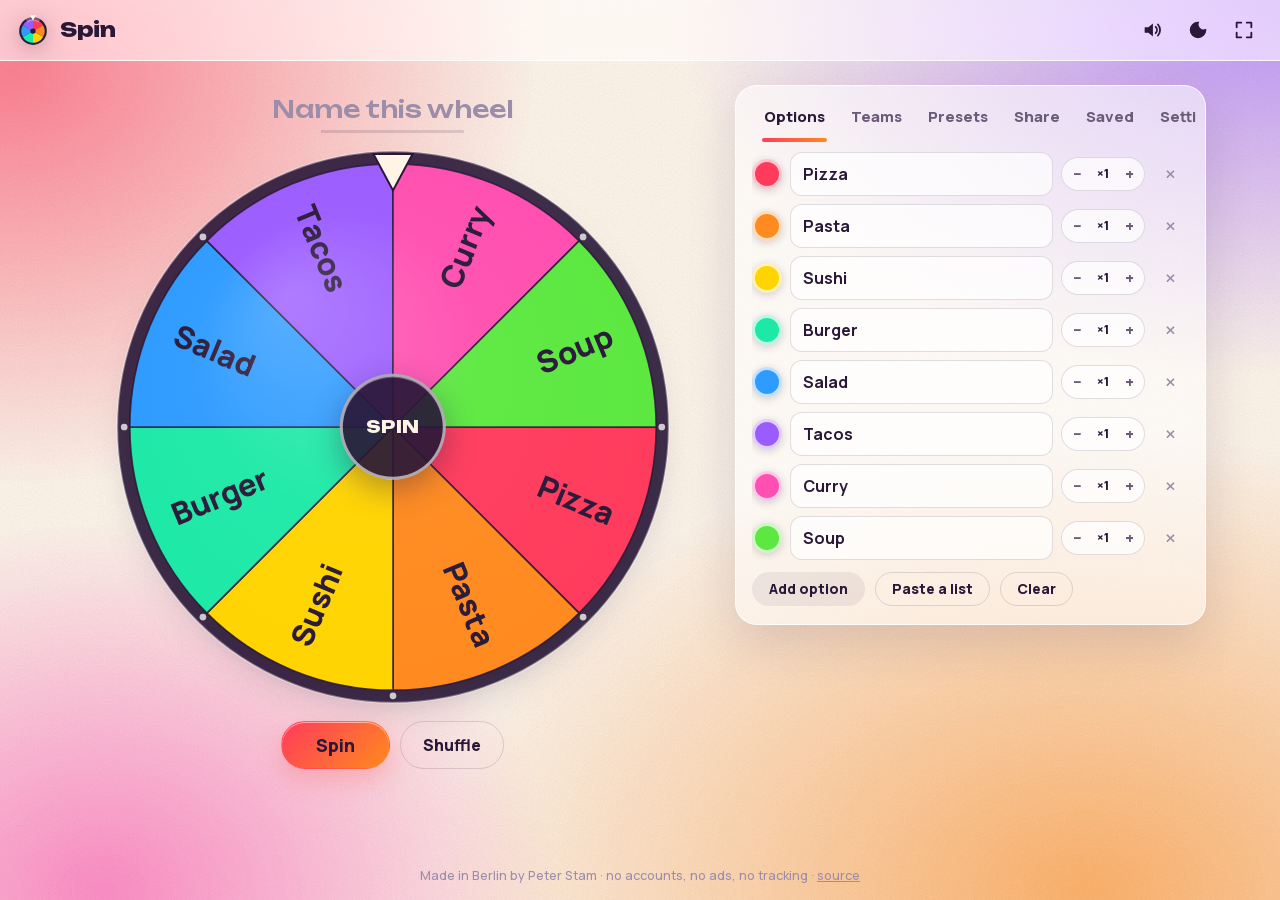
==== docs/index.html @ cb55458b "Glass hub: the old lens is back, drawn instead of filtered Peter liked the old little lens on the sp" ====
<!doctype html>
<html lang="en">
<head>
<meta charset="utf-8">
<meta name="viewport" content="width=device-width, initial-scale=1, viewport-fit=cover">
<title>Spin</title>
<meta name="description" content="A decision wheel you can fill with anything, spin, and share by link. No accounts, no ads.">
<meta name="theme-color" content="#1B0F24" media="(prefers-color-scheme: dark)">
<meta name="theme-color" content="#FFF6EC" media="(prefers-color-scheme: light)">
<meta property="og:title" content="Spin">
<meta property="og:description" content="A decision wheel you can fill with anything, spin, and share by link.">
<meta property="og:image" content="https://spin.peterstam.eu/og.png">
<meta property="og:url" content="https://spin.peterstam.eu/">
<meta name="apple-mobile-web-app-capable" content="yes">
<meta name="apple-mobile-web-app-status-bar-style" content="black-translucent">
<link rel="icon" href="icon.svg" type="image/svg+xml">
<link rel="apple-touch-icon" href="icon-180.png">
<link rel="manifest" href="manifest.webmanifest">
<link rel="stylesheet" href="style.css?v=c2c959b0">
<link rel="stylesheet" href="glass.css?v=5a46820d">
</head>
<body>
<div class="mesh" aria-hidden="true"></div>
<div class="grain" aria-hidden="true"></div>

<header class="bar frost">
  <a class="brand" href="./" aria-label="Spin, home">
    <svg class="brand-mark" viewBox="0 0 64 64" aria-hidden="true">
      <circle cx="32" cy="34" r="26" fill="#2A1838"/>
      <g transform="translate(32 34)">
        <path d="M0 0 L0 -22 A22 22 0 0 1 19 -11 Z" fill="#FF3B5C"/>
        <path d="M0 0 L19 -11 A22 22 0 0 1 19 11 Z" fill="#FF8A1F"/>
        <path d="M0 0 L19 11 A22 22 0 0 1 0 22 Z" fill="#FFD400"/>
        <path d="M0 0 L0 22 A22 22 0 0 1 -19 11 Z" fill="#1DE9A6"/>
        <path d="M0 0 L-19 11 A22 22 0 0 1 -19 -11 Z" fill="#2E9BFF"/>
        <path d="M0 0 L-19 -11 A22 22 0 0 1 0 -22 Z" fill="#9B5CFF"/>
        <circle r="5" fill="#2A1838"/>
        <path d="M-14 -22 A26 26 0 0 1 14 -22 L10 -16 A18 18 0 0 0 -10 -16 Z" fill="#fff" opacity=".28"/>
      </g>
      <path d="M26 4 L38 4 L32 14 Z" fill="#FFF4E6"/>
    </svg>
    <span class="brand-word">Spin</span>
  </a>
  <div class="bar-actions">
    <button class="icon-btn" id="muteBtn" aria-label="Mute sounds" aria-pressed="false" title="Sound">
      <svg viewBox="0 0 24 24" class="ico ico-on"><path d="M4 9v6h4l5 4V5L8 9H4z"/><path d="M16 8.5a5 5 0 0 1 0 7" class="stroke"/><path d="M18.5 6a9 9 0 0 1 0 12" class="stroke"/></svg>
      <svg viewBox="0 0 24 24" class="ico ico-off"><path d="M4 9v6h4l5 4V5L8 9H4z"/><path d="M16 9l5 6M21 9l-5 6" class="stroke"/></svg>
    </button>
    <button class="icon-btn" id="themeBtn" aria-label="Switch light and dark" title="Theme">
      <svg viewBox="0 0 24 24" class="ico"><path d="M12 3a9 9 0 1 0 9 9c0-.5 0-1-.1-1.4A5.5 5.5 0 0 1 13.4 3.1C13 3 12.5 3 12 3z"/></svg>
    </button>
    <button class="icon-btn" id="bigBtn" aria-label="Big mode" aria-pressed="false" title="Big mode">
      <svg viewBox="0 0 24 24" class="ico"><path d="M4 9V4h5M15 4h5v5M20 15v5h-5M9 20H4v-5" class="stroke"/></svg>
    </button>
  </div>
</header>

<main class="app">
  <section class="stage" aria-label="The wheel">
    <input class="title" id="titleInput" type="text" maxlength="48" placeholder="Name this wheel" aria-label="Wheel name" autocomplete="off" spellcheck="false">
    <div class="wheel-wrap" id="wheelWrap">
      <canvas id="wheel" aria-label="Decision wheel, drag to fling or press spin"></canvas>
      <button class="hub" id="spinHub" aria-label="Spin the wheel">Spin</button>
    </div>
    <div class="stage-row">
      <button class="btn btn-primary" id="spinBtn">Spin</button>
      <button class="btn btn-ghost" id="shuffleBtn" title="Shuffle the order">Shuffle</button>
    </div>
    <div class="history frost" id="history" hidden>
      <span class="history-label">Winners</span>
      <div class="history-chips" id="historyChips"></div>
      <button class="link-btn" id="historyClear">Clear</button>
    </div>
    <p class="hint" id="emptyHint">Add at least two options to spin.</p>
  </section>

  <section class="panel frost" aria-label="Wheel settings">
    <nav class="tabs" role="tablist" aria-label="Panel">
      <button role="tab" class="tab is-active" data-tab="options" aria-selected="true" id="tab-options">Options</button>
      <button role="tab" class="tab" data-tab="teams" aria-selected="false" id="tab-teams">Teams</button>
      <button role="tab" class="tab" data-tab="presets" aria-selected="false" id="tab-presets">Presets</button>
      <button role="tab" class="tab" data-tab="share" aria-selected="false" id="tab-share">Share</button>
      <button role="tab" class="tab" data-tab="saved" aria-selected="false" id="tab-saved">Saved</button>
      <button role="tab" class="tab" data-tab="settings" aria-selected="false" id="tab-settings">Settings</button>
    </nav>

    <div class="pane is-active" id="pane-options" role="tabpanel" aria-labelledby="tab-options">
      <ul class="items" id="items"></ul>
      <div class="row">
        <button class="btn btn-small" id="addBtn">Add option</button>
        <button class="btn btn-small btn-ghost" id="pasteToggle" aria-expanded="false">Paste a list</button>
        <button class="btn btn-small btn-ghost" id="clearBtn">Clear</button>
      </div>
      <div class="paste" id="pasteBox" hidden>
        <textarea id="pasteArea" rows="6" placeholder="One option per line&#10;Pizza&#10;Pasta&#10;Sushi" aria-label="Paste options, one per line"></textarea>
        <div class="row">
          <button class="btn btn-small" id="pasteApply">Use this list</button>
          <span class="muted">Weights: write <code>Pizza ×2</code> or <code>Pizza *2</code>.</span>
        </div>
      </div>
    </div>

    <div class="pane" id="pane-teams" role="tabpanel" aria-labelledby="tab-teams" hidden>
      <p class="muted top">Paste the names, choose how many teams, then spin: each spin drops the next name into the team the wheel lands on.</p>
      <textarea id="teamNames" rows="5" placeholder="One name per line&#10;Alex&#10;Sam&#10;Mia" aria-label="Names, one per line"></textarea>
      <div class="row between">
        <label class="count">Teams
          <span class="weight"><button type="button" id="teamsMinus" aria-label="Fewer teams">−</button><span id="teamsCount" class="plain">2</span><button type="button" id="teamsPlus" aria-label="More teams">+</button></span>
        </label>
        <span class="muted" id="teamsNext"></span>
      </div>
      <div class="seg" role="radiogroup" aria-label="How to place names">
        <button type="button" class="seg-btn is-on" id="modeOne" role="radio" aria-checked="true">One at a time<small>a spin per name</small></button>
        <button type="button" class="seg-btn" id="modeAll" role="radio" aria-checked="false">All at once<small>one spin places everyone</small></button>
      </div>
      <ul class="teamlist" id="teamList"></ul>
      <div class="row">
        <button class="btn btn-small btn-ghost" id="teamsShuffle">Shuffle names</button>
        <button class="btn btn-small btn-ghost" id="teamsReset">Start over</button>
      </div>
      <p class="muted small">Tap a name in a team to move it to the next team. Teams stay balanced: a full team leaves the wheel until the others catch up.</p>
    </div>

    <div class="pane" id="pane-presets" role="tabpanel" aria-labelledby="tab-presets" hidden>
      <div class="presets" id="presets"></div>
      <p class="muted">A preset replaces the current options. Your own wheel can be kept under Saved first.</p>
    </div>

    <div class="pane" id="pane-share" role="tabpanel" aria-labelledby="tab-share" hidden>
      <p class="muted">The whole wheel lives in this link. Nothing is stored anywhere else.</p>
      <div class="share-row">
        <input id="shareUrl" type="text" readonly aria-label="Share link">
        <button class="btn btn-small" id="copyBtn">Copy</button>
        <button class="btn btn-small btn-ghost" id="nativeShare" hidden>Share…</button>
      </div>
      <div class="qr-wrap">
        <canvas id="qr" width="232" height="232" aria-label="QR code of the share link"></canvas>
        <p class="muted">Scan with a phone to open the same wheel.</p>
        <button class="link-btn" id="qrDownload" hidden>Download the QR code</button>
      </div>
    </div>

    <div class="pane" id="pane-saved" role="tabpanel" aria-labelledby="tab-saved" hidden>
      <div class="row">
        <button class="btn btn-small" id="saveBtn">Save this wheel</button>
        <span class="muted">Saved on this device only. Use a link to move it.</span>
      </div>
      <ul class="saved" id="savedList"></ul>
      <p class="muted" id="savedEmpty">Nothing saved yet.</p>
    </div>

    <div class="pane" id="pane-settings" role="tabpanel" aria-labelledby="tab-settings" hidden>
      <label class="setting">
        <span>Sounds</span>
        <select id="soundSel" aria-label="Sound set">
          <option value="classic">Classic ticks and fanfare</option>
          <option value="drums">Drum roll and crash</option>
          <option value="chime">Soft chimes</option>
        </select>
      </label>
      <label class="setting switch">
        <span>Remove the winner after each spin<small>Good for picking turns</small></span>
        <input type="checkbox" id="removeSel">
      </label>
      <label class="setting switch">
        <span>Hide the labels until it stops<small>For surprises</small></span>
        <input type="checkbox" id="hiddenSel">
      </label>
      <label class="setting">
        <span>Look<small>Liquid glass is experimental</small></span>
        <select id="lookSel" aria-label="Look">
          <option value="classic">Classic</option>
          <option value="glass">Liquid glass (experimental)</option>
        </select>
      </label>
      <label class="setting">
        <span>Theme</span>
        <select id="themeSel" aria-label="Theme">
          <option value="system">Follow the system</option>
          <option value="light">Light</option>
          <option value="dark">Dark</option>
        </select>
      </label>
      <div class="row">
        <button class="btn btn-small btn-ghost" id="resetBtn">Start a fresh wheel</button>
      </div>
      <p class="muted small">Spin is made in Berlin by Peter Stam. No accounts, no ads, no tracking. Fonts: Unbounded and Manrope (OFL). QR code library by Kazuhiko Arase (MIT).</p>
    </div>
  </section>
</main>
<footer class="foot">Made in Berlin by Peter Stam · no accounts, no ads, no tracking · <a href="https://github.com/PstamBerlin/spin">source</a></footer>

<div class="overlay" id="overlay" hidden>
  <canvas id="confetti" aria-hidden="true"></canvas>
  <div class="winner frost" role="dialog" aria-modal="true" aria-labelledby="winnerLabel">
    <p class="winner-kicker">The wheel says</p>
    <h2 class="winner-text" id="winnerText">—</h2>
    <p class="winner-sub" id="winnerSub" aria-live="polite"></p>
    <div class="row center">
      <button class="btn btn-primary" id="againBtn">Spin again</button>
      <button class="btn btn-ghost" id="removeAgainBtn">Remove and spin again</button>
    </div>
    <button class="link-btn" id="closeBtn">Close</button>
  </div>
</div>

<div class="toast" id="toast" role="status" aria-live="polite" hidden></div>

<script src="qrcode.js?v=4c79be16"></script>
<script src="app.js?v=43557011"></script>
</body>
</html>
---- docs/style.css ----
@font-face{font-family:"Manrope";font-weight:500;font-display:swap;src:url("fonts/Manrope-500.woff2") format("woff2")}
@font-face{font-family:"Manrope";font-weight:700;font-display:swap;src:url("fonts/Manrope-700.woff2") format("woff2")}
@font-face{font-family:"Manrope";font-weight:800;font-display:swap;src:url("fonts/Manrope-800.woff2") format("woff2")}
@font-face{font-family:"Unbounded";font-weight:500;font-display:swap;src:url("fonts/Unbounded-500.woff2") format("woff2")}
@font-face{font-family:"Unbounded";font-weight:800;font-display:swap;src:url("fonts/Unbounded-800.woff2") format("woff2")}

:root{
  --coral:#FF3B5C; --mango:#FF8A1F; --lemon:#FFD400; --mint:#1DE9A6; --sky:#2E9BFF; --lilac:#9B5CFF; --pink:#FF4FB0; --leaf:#5CE840;
  --plum:#2A1838; --plum-deep:#1B0F24; --cream:#FFF6EC;
  --bg:#FFF6EC; --ink:#2A1838; --ink-dim:#6B5A78; --ink-faint:#9C8DA8;
  --frost:rgba(255,255,255,.55); --frost-strong:rgba(255,255,255,.75); --frost-line:rgba(255,255,255,.8); --frost-shadow:0 18px 50px rgba(42,24,56,.14);
  --field:rgba(255,255,255,.7); --field-line:rgba(42,24,56,.14);
  --primary:#FF3B5C; --primary-ink:#2A1838;
  --chip:rgba(42,24,56,.07);
  --mesh-a:#FF3B5C; --mesh-b:#FF8A1F; --mesh-c:#9B5CFF; --mesh-d:#FF4FB0;
  --mesh-opacity:.62;
  --radius:22px; --radius-s:14px;
  --grain:.07;
  /* Motion: liquid. Things stretch on the way, overshoot a little and settle (real spring curves),
     lines grow and shrink, and what you press squashes like jelly.
     --moving is 1 while things may travel or scale and 0 when only fades are left. */
  --ease:cubic-bezier(.22,.61,.36,1); --ease-out:cubic-bezier(.22,1,.36,1); --ease-spring:cubic-bezier(.34,1.56,.64,1);
  --spring:var(--ease-spring); --spring-soft:var(--ease-out); --t-spring:420ms;
  --dur-1:120ms; --dur-2:200ms; --dur-3:320ms; --dur-4:460ms; --moving:1;
}
@supports (transition-timing-function: linear(0, 1)){
  :root{
    --spring:linear(0,0.082,0.27,0.495,0.708,0.883,1.007,1.082,1.115,1.118,1.102,1.077,1.05,1.026,1.007,0.995,0.988,0.986,0.986,0.989,0.992,0.995,0.998,1,1.001,1.002,1.002,1.002,1);
    --spring-soft:linear(0,0.045,0.151,0.285,0.427,0.56,0.678,0.776,0.855,0.915,0.958,0.988,1.008,1.019,1.024,1.025,1.024,1.021,1.018,1.014,1.011,1.008,1.005,1.003,1.002,1.001,1,1,1);
    --t-spring:540ms;
  }
}
@media (prefers-reduced-motion: reduce){:root{--moving:0}}
:root[data-theme="dark"]{
  --bg:#1B0F24; --ink:#FFF4E6; --ink-dim:#CBB9D6; --ink-faint:#8E7B9C;
  --frost:rgba(42,24,56,.55); --frost-strong:rgba(42,24,56,.78); --frost-line:rgba(255,255,255,.14); --frost-shadow:0 18px 60px rgba(0,0,0,.45);
  --field:rgba(255,255,255,.07); --field-line:rgba(255,255,255,.16);
  --chip:rgba(255,255,255,.1);
  --mesh-opacity:.75;
  --grain:.12;
}
@media (prefers-color-scheme: dark){
  :root:not([data-theme="light"]){
    --bg:#1B0F24; --ink:#FFF4E6; --ink-dim:#CBB9D6; --ink-faint:#8E7B9C;
    --frost:rgba(42,24,56,.55); --frost-strong:rgba(42,24,56,.78); --frost-line:rgba(255,255,255,.14); --frost-shadow:0 18px 60px rgba(0,0,0,.45);
    --field:rgba(255,255,255,.07); --field-line:rgba(255,255,255,.16);
    --chip:rgba(255,255,255,.1);
    --mesh-opacity:.75;
    --grain:.12;
  }
}

*{box-sizing:border-box}
html,body{height:100%}
body{
  margin:0; background:var(--bg); color:var(--ink);
  transition:background var(--dur-3) var(--ease),color var(--dur-3) var(--ease);
  font-family:"Manrope",system-ui,-apple-system,"Segoe UI",sans-serif; font-weight:500; font-size:16px; line-height:1.5;
  -webkit-font-smoothing:antialiased; overflow-x:hidden;
  min-height:100dvh; display:flex; flex-direction:column;
}
button,input,select,textarea{font:inherit;color:inherit}
button{cursor:pointer;touch-action:manipulation;-webkit-tap-highlight-color:transparent}
code{font-family:ui-monospace,SFMono-Regular,Menlo,monospace;font-size:.9em;background:var(--chip);padding:1px 6px;border-radius:6px}
:focus-visible{outline:3px solid var(--sky);outline-offset:2px;border-radius:8px}

/* ---- background ---- */
/* The background is still, and soft by itself: four wide gradients that fade out, no blur filter and no
   drifting. It used to drift a little under a 40px blur, which looks almost the same and made the graphics
   chip blur the whole window again on every frame, for ever, and again for every frosted pane on top of it. */
.mesh{
  position:fixed; inset:0; z-index:-2; pointer-events:none; opacity:var(--mesh-opacity);
  background:
    radial-gradient(56% 63% at 1% 8%, var(--mesh-a) 0%, transparent 73%),
    radial-gradient(63% 56% at 99% 1%, var(--mesh-c) 0%, transparent 73%),
    radial-gradient(70% 70% at 85% 99%, var(--mesh-b) 0%, transparent 73%),
    radial-gradient(49% 56% at 8% 99%, var(--mesh-d) 0%, transparent 73%);   /* the same places and sizes the drifting one had */
}
.grain{
  position:fixed; inset:0; z-index:-1; pointer-events:none; opacity:var(--grain);   /* (plain, not blended: a blend over the whole window has to be redone for every frame of a spin) */
  background-image:url("data:image/svg+xml,%3Csvg xmlns='http://www.w3.org/2000/svg' width='160' height='160'%3E%3Cfilter id='n'%3E%3CfeTurbulence type='fractalNoise' baseFrequency='.9' numOctaves='2' stitchTiles='stitch'/%3E%3CfeColorMatrix values='0 0 0 0 0 0 0 0 0 0 0 0 0 0 0 0 0 0 .9 0'/%3E%3C/filter%3E%3Crect width='100%25' height='100%25' filter='url(%23n)'/%3E%3C/svg%3E");
}

/* ---- frost ---- */
.frost{
  background:var(--frost);
  border:1px solid var(--frost-line);
  box-shadow:var(--frost-shadow);
}
/* Only the panes that things pass under are really frosted: the bar (the page scrolls under it) and the
   winner card (the wheel is under it). The panel and the winners strip only ever have the still background
   behind them, where a blur shows nothing and still has to be redone whenever something moves inside them. */
.bar.frost,.winner.frost{-webkit-backdrop-filter:blur(22px) saturate(1.4); backdrop-filter:blur(22px) saturate(1.4)}

/* ---- top bar ---- */
.bar{
  position:sticky; top:0; z-index:20;
  display:flex; align-items:center; justify-content:space-between; gap:12px;
  padding:10px 16px; padding-top:calc(10px + env(safe-area-inset-top));
  border-width:0 0 1px 0; border-radius:0; box-shadow:none;
}
.brand{display:flex;align-items:center;gap:10px;text-decoration:none;color:inherit}
.brand-mark{width:34px;height:34px;display:block;filter:drop-shadow(0 4px 10px rgba(42,24,56,.25))}
.brand-word{font-family:"Unbounded",sans-serif;font-weight:800;font-size:20px;letter-spacing:-.02em}
.bar-actions{display:flex;gap:6px}
.icon-btn{
  width:40px;height:40px;border-radius:12px;border:1px solid transparent;background:transparent;display:grid;place-items:center;color:var(--ink);
}
.icon-btn{transform:translate(var(--mx,0px),var(--my,0px));transition:background var(--dur-1) var(--ease),transform var(--t-spring) var(--spring)}
.icon-btn.pulling{transition:background var(--dur-1) var(--ease),transform 90ms var(--ease-out)}
.icon-btn:hover{background:var(--chip)}
.icon-btn:active{transform:translate(var(--mx,0px),var(--my,0px)) scale(calc(1 + .06 * var(--moving)),calc(1 - .08 * var(--moving)));transition-duration:70ms}
.icon-btn.popped .ico{animation:ico-pop var(--t-spring) var(--spring)}
@keyframes ico-pop{from{transform:scale(calc(1 - .3 * var(--moving)),calc(1 - .15 * var(--moving))) rotate(calc(-12deg * var(--moving)))}}
.icon-btn[aria-pressed="true"]{background:var(--chip);border-color:var(--frost-line)}
.ico{width:22px;height:22px;fill:currentColor}
.ico .stroke{fill:none;stroke:currentColor;stroke-width:2;stroke-linecap:round;stroke-linejoin:round}
#muteBtn .ico-off{display:none}
#muteBtn[aria-pressed="true"] .ico-on{display:none}
#muteBtn[aria-pressed="true"] .ico-off{display:block}

/* ---- layout ---- */
.app{
  flex:1; width:100%; max-width:1180px; margin:0 auto; padding:16px; padding-bottom:calc(24px + env(safe-area-inset-bottom));
  display:grid; gap:16px; grid-template-columns:1fr;
}
@media (min-width: 900px){
  .app{grid-template-columns:minmax(0,1.15fr) minmax(340px,.85fr); align-items:start; padding:24px; gap:24px}
  .panel{position:sticky; top:84px}
}

/* ---- entrance: the stage, then the panel, rise in once ---- */
@keyframes rise-in{from{opacity:0;transform:translateY(calc(14px * var(--moving)))}}
/* appearing: the page assembles itself, piece after piece */
.bar{animation:bar-in var(--dur-4) var(--ease-out) backwards}
@keyframes bar-in{from{opacity:0;transform:translateY(calc(-16px * var(--moving)))}}
.brand-mark{animation:mark-in 900ms var(--spring-soft) 120ms backwards}
@keyframes mark-in{from{opacity:0;transform:rotate(calc(-270deg * var(--moving))) scale(calc(1 - .5 * var(--moving)))}}
.brand-word{animation:rise-in var(--dur-4) var(--ease-out) 220ms backwards}
.bar-actions .icon-btn{animation:blob-in var(--t-spring) var(--spring) 280ms backwards}
.bar-actions .icon-btn:nth-child(2){animation-delay:340ms}
.bar-actions .icon-btn:nth-child(3){animation-delay:400ms}
.stage-row .btn{animation:blob-in var(--t-spring) var(--spring) 420ms backwards}
.stage-row .btn + .btn{animation-delay:490ms}
.panel{animation:rise-in var(--t-spring) var(--spring-soft) 180ms backwards}
.history{animation:drip-in var(--t-spring) var(--spring-soft) backwards;transform-origin:50% 0}
.foot{animation:fade var(--dur-4) var(--ease) 800ms backwards}
body:not(.ready) .hub{animation:hub-in var(--t-spring) var(--spring) 460ms backwards}
@keyframes hub-in{from{opacity:0;transform:translate(-50%,-50%) scale(calc(1 - .6 * var(--moving)))}}
/* rows, cards and names that show up later pop in as blobs, one after the other */
.item.appear,.team.appear{animation:blob-in var(--t-spring) var(--spring) backwards;transform-origin:0 50%}
.pane.is-active .preset{animation:blob-in var(--t-spring) var(--spring) calc(60ms + var(--i,0) * 35ms) backwards}
.pane.is-active .saved li{animation:blob-in var(--t-spring) var(--spring) calc(40ms + var(--i,0) * 40ms) backwards;transform-origin:0 50%}
/* the QR code develops like a photo */
.pane.is-active #qr{animation:develop 700ms var(--ease-out) 140ms backwards}
@keyframes develop{from{opacity:0;filter:blur(8px);transform:scale(calc(1 - .1 * var(--moving)))}}
body.big .wheel-wrap{animation:big-in var(--t-spring) var(--spring-soft)}
@keyframes big-in{from{opacity:.4;transform:scale(calc(1 - .18 * var(--moving)))}}

/* ---- stage ---- */
.stage{display:flex;flex-direction:column;align-items:center;gap:14px;min-width:0}
.title{
  width:min(100%,420px); text-align:center; border:0;
  background:linear-gradient(90deg,var(--coral),var(--mango)) center bottom/0% 3px no-repeat, linear-gradient(var(--field-line),var(--field-line)) center bottom/34% 3px no-repeat;
  transition:background-size var(--t-spring) var(--spring); animation:line-grow var(--dur-4) var(--ease-out) 460ms backwards, rise-in var(--dur-4) var(--ease-out) 140ms backwards;
  font-family:"Unbounded",sans-serif; font-weight:500; font-size:clamp(18px,3vw,24px); padding:6px 10px; color:var(--ink); border-radius:0;
}
.title::placeholder{color:var(--ink-faint)}
.title:hover{background-size:0% 3px, 60% 3px}
.title:focus{background-size:100% 3px, 100% 3px;outline:none}
@keyframes line-grow{from{background-size:0% 3px, 0% 3px}}
.wheel-wrap{position:relative; width:min(100%, 560px, calc(100dvh - 300px)); min-width:240px; aspect-ratio:1; touch-action:none; user-select:none}
/* the wheel's soft shadow: one static layer, never redrawn */
.wheel-wrap::before{content:"";position:absolute;inset:5%;border-radius:50%;box-shadow:0 16px 44px rgba(42,24,56,.34);pointer-events:none;animation:fade var(--dur-4) var(--ease) 300ms backwards}
#wheel{position:relative;width:100%;height:100%;display:block;cursor:grab;border-radius:50%}
#wheel.is-dragging{cursor:grabbing}
.hub{
  position:absolute; left:50%; top:50%; transform:translate(-50%,-50%);
  width:19%; aspect-ratio:1; border-radius:50%; border:3px solid rgba(255,255,255,.6);
  background:rgba(42,24,56,.92); color:#FFF4E6; font-family:"Unbounded",sans-serif; font-weight:800; font-size:clamp(12px,2.6vw,17px);
  box-shadow:0 10px 30px rgba(42,24,56,.35), inset 0 1px 0 rgba(255,255,255,.25); letter-spacing:.02em; text-transform:uppercase;
  transform:translate(calc(-50% + var(--mx,0px)),calc(-50% + var(--my,0px)));
  transition:transform var(--t-spring) var(--spring);
}
.hub.pulling{transition:transform 90ms var(--ease-out)}
.hub:hover{transform:translate(calc(-50% + var(--mx,0px)),calc(-50% + var(--my,0px))) scale(calc(1 + .04 * var(--moving)))}
.hub:active{transform:translate(calc(-50% + var(--mx,0px)),calc(-50% + var(--my,0px))) scale(calc(1 + .05 * var(--moving)),calc(1 - .06 * var(--moving)));transition-duration:70ms}
.hub:disabled{opacity:.75;cursor:not-allowed}
.hub::after{content:"";position:absolute;inset:-4px;border-radius:50%;box-shadow:0 0 28px 6px rgba(255,59,92,.6);opacity:0;pointer-events:none;transition:opacity var(--dur-3) var(--ease)}
.hub[aria-busy="true"]::after{animation:hubglow 900ms ease-in-out infinite alternate}
@keyframes hubglow{from{opacity:.15}to{opacity:.85}}
@media (prefers-reduced-motion: reduce){.hub[aria-busy="true"]::after{animation:none;opacity:.5}}
.stage-row{display:flex;gap:10px;flex-wrap:wrap;justify-content:center}
.hint{margin:0;color:var(--ink-dim);animation:rise-in var(--dur-4) var(--ease-out) backwards}
.hint[hidden]{display:none}

.history[hidden]{display:none}
.history{
  display:flex; align-items:center; gap:10px; flex-wrap:wrap; padding:10px 14px; border-radius:var(--radius-s); width:100%; max-width:560px;
}
.history-label{font-size:13px;color:var(--ink-dim);font-weight:700;text-transform:uppercase;letter-spacing:.08em}
.history-chips{display:flex;gap:6px;flex-wrap:wrap;flex:1;min-width:0}
.chip{
  display:inline-flex;align-items:center;gap:6px;padding:4px 10px;border-radius:999px;font-size:14px;font-weight:700;color:var(--plum);
  background:var(--chip-color,var(--lemon)); max-width:160px; white-space:nowrap; overflow:hidden; text-overflow:ellipsis;
}
.chip:first-child{box-shadow:0 0 0 2px var(--bg),0 0 0 4px var(--chip-color,var(--lemon))}
.chip.fresh{animation:blob-in var(--t-spring) var(--spring)}

/* ---- buttons ---- */
.btn{
  border:1px solid transparent; border-radius:999px; padding:12px 22px; font-weight:800; font-size:16px; line-height:1;
  background:var(--chip); color:var(--ink); transform:translate(var(--mx,0px),var(--my,0px));
  transition:transform var(--t-spring) var(--spring), box-shadow var(--dur-2) var(--ease), background var(--dur-1) var(--ease);
}
.btn.pulling{transition:transform 90ms var(--ease-out), box-shadow var(--dur-2) var(--ease), background var(--dur-1) var(--ease)}
.btn:hover{transform:translate(var(--mx,0px),calc(var(--my,0px) - 2px * var(--moving)))}
/* jelly: wider and flatter while pressed, springs back on release */
.btn:active{transform:translate(var(--mx,0px),var(--my,0px)) scale(calc(1 + .035 * var(--moving)),calc(1 - .06 * var(--moving)));transition-duration:70ms}
.btn:disabled{opacity:.5;cursor:not-allowed;transform:none}
.btn-primary{
  background:linear-gradient(135deg,var(--coral),var(--mango)); color:var(--plum); padding:14px 34px; font-size:18px;
  box-shadow:0 10px 24px rgba(255,107,107,.35), inset 0 1px 0 rgba(255,255,255,.5);
}
.btn-primary:hover{box-shadow:0 14px 30px rgba(255,107,107,.45), inset 0 1px 0 rgba(255,255,255,.5)}
.btn-ghost{background:transparent;border-color:var(--field-line)}
.btn-ghost:hover{background:var(--chip)}
.btn-small{padding:9px 16px;font-size:14px}
.link-btn{background:none;border:0;color:var(--ink-dim);text-decoration:underline;text-underline-offset:3px;padding:4px 6px;font-size:14px}
.link-btn:hover{color:var(--ink)}

/* ---- panel ---- */
.panel{border-radius:var(--radius);padding:8px 16px 18px;min-width:0}
.tabs{display:flex;gap:2px;overflow-x:auto;scrollbar-width:none;margin:0 -8px 10px;padding:0 8px;position:relative}
.tabs::-webkit-scrollbar{display:none}
.tab{
  background:none;border:0;padding:12px 12px 10px;font-weight:800;font-size:15px;color:var(--ink-dim);border-bottom:3px solid transparent;white-space:nowrap;border-radius:0;
  transition:color var(--dur-2) var(--ease);
}
.tab:hover{color:var(--ink)}
.tab.is-active{color:var(--ink)}
.tabs:not(.has-glider) .tab.is-active{border-bottom-color:var(--coral)}
/* the tab line is liquid: it stretches thin across both tabs, then shrinks back, thicker, onto the new one */
.tab-glider{position:absolute;left:0;bottom:0;height:4px;width:0;border-radius:999px;background:linear-gradient(90deg,var(--coral),var(--mango));pointer-events:none}
.tab-glider.stretch{height:2px;transition:left 170ms var(--ease-out),width 170ms var(--ease-out),height 170ms var(--ease-out)}
.tab-glider.settle{transition:left var(--t-spring) var(--spring),width var(--t-spring) var(--spring),height var(--dur-3) var(--ease-out)}
.pane[hidden]{display:none}
/* a pane's rows drip in one after the other, a little stretched, and settle */
@keyframes drip-in{from{opacity:0;transform:translateY(calc(-8px * var(--moving))) scaleY(calc(1 + .06 * var(--moving)))}}
.pane.is-active > *{animation:drip-in var(--t-spring) var(--spring-soft) backwards;transform-origin:50% 0}
.pane.is-active > :nth-child(2){animation-delay:30ms}
.pane.is-active > :nth-child(3){animation-delay:60ms}
.pane.is-active > :nth-child(4){animation-delay:90ms}
.pane.is-active > :nth-child(5){animation-delay:120ms}
.pane.is-active > :nth-child(n+6){animation-delay:150ms}
.row{display:flex;gap:10px;align-items:center;flex-wrap:wrap;margin-top:12px}
.row.center{justify-content:center}
.muted{color:var(--ink-dim);font-size:14px;margin:8px 0 0}
.muted.small{font-size:12.5px;color:var(--ink-faint);margin-top:20px}

/* items */
.items{list-style:none;margin:0;padding:0;display:flex;flex-direction:column;gap:8px;max-height:min(46dvh,520px);overflow:auto;padding-right:2px}
.item{display:grid;grid-template-columns:auto 1fr auto auto;gap:8px;align-items:center}
/* a blob: starts small and squashed, overshoots, settles */
@keyframes blob-in{from{opacity:0;transform:scale(calc(1 - .3 * var(--moving)),calc(1 - .45 * var(--moving)))}}
.item.fresh{animation:blob-in var(--t-spring) var(--spring);transform-origin:0 50%}
/* a row that leaves shrinks to a line and is gone */
.item.leaving{animation:shrink-out var(--dur-2) var(--ease) forwards;pointer-events:none;transform-origin:0 50%}
@keyframes shrink-out{60%{opacity:.6;transform:scale(calc(1 - .5 * var(--moving)),calc(1 - .85 * var(--moving)))}to{opacity:0;transform:scale(calc(1 - .9 * var(--moving)),calc(1 - .9 * var(--moving)))}}
.swatch{
  width:30px;height:30px;border-radius:50%;border:3px solid rgba(255,255,255,.7);background:var(--sw,var(--coral));
  box-shadow:0 2px 8px rgba(42,24,56,.2);padding:0;
}
.swatch{transition:transform var(--t-spring) var(--spring)}
.swatch:hover{transform:translateY(calc(-2px * var(--moving))) scale(calc(1 + .08 * var(--moving)))}
.swatch:active{transform:scale(calc(1 + .07 * var(--moving)),calc(1 - .09 * var(--moving)));transition-duration:70ms}
.item input[type="text"]{
  width:100%;min-width:0;border:1px solid var(--field-line);border-radius:12px;padding:9px 12px;font-weight:700;
  background:linear-gradient(90deg,var(--sky),var(--lilac)) center bottom/0% 2px no-repeat, var(--field);
  transition:background-size var(--t-spring) var(--spring),border-color var(--dur-2) var(--ease);
}
.item input[type="text"]:focus{border-color:var(--sky);outline:none;background-size:82% 2px, auto}
.weight{display:inline-flex;align-items:center;border:1px solid var(--field-line);border-radius:999px;background:var(--field);height:34px}
.weight button{width:30px;height:32px;border:0;background:none;font-weight:800;font-size:16px;color:var(--ink-dim);border-radius:999px}
.weight button:hover{color:var(--ink);background:var(--chip)}
.weight span{min-width:22px;text-align:center;font-size:13px;font-weight:800}
.weight span::before{content:"×"}
.del{width:34px;height:34px;border:0;background:none;color:var(--ink-faint);font-size:22px;line-height:1;border-radius:50%}
.del:hover{color:var(--coral);background:var(--chip)}
.paste textarea{
  width:100%;margin-top:12px;background:var(--field);border:1px solid var(--field-line);border-radius:var(--radius-s);padding:12px;resize:vertical;min-height:120px;
}

/* teams */
#teamNames{width:100%;margin-top:10px;background:var(--field);border:1px solid var(--field-line);border-radius:var(--radius-s);padding:12px;resize:vertical;min-height:110px}
.row.between{justify-content:space-between}
.muted.top{margin-top:4px}
.count{display:flex;align-items:center;gap:10px;font-weight:700}
.weight span.plain::before{content:""}
.seg{display:grid;grid-template-columns:1fr 1fr;gap:6px;margin-top:12px;padding:5px;border-radius:16px;background:var(--chip);position:relative}
/* the thumb slides over with a spring and squishes on the way */
.seg::before{content:"";position:absolute;top:5px;bottom:5px;left:5px;width:calc(50% - 8px);border-radius:12px;background:var(--frost-strong);border:1px solid var(--frost-line);box-shadow:0 4px 14px rgba(42,24,56,.12);
  transition:left var(--t-spring) var(--spring)}
.seg.is-all::before{left:calc(50% + 3px)}
.seg.squish::before{animation:thumb-squish 380ms var(--ease-out)}
@keyframes thumb-squish{35%{transform:scale(calc(1 + .09 * var(--moving)),calc(1 - .08 * var(--moving)))}}
.seg-btn{border:1px solid transparent;border-radius:12px;background:transparent;padding:9px 10px;font-weight:800;font-size:14px;color:var(--ink-dim);display:flex;flex-direction:column;align-items:center;gap:2px;line-height:1.2}
.seg-btn small{font-weight:500;font-size:12px;color:var(--ink-faint)}
.seg-btn{transition:background var(--dur-2) var(--ease),color var(--dur-2) var(--ease),transform var(--dur-1) var(--ease)}
.seg-btn:active{transform:scale(calc(1 - .03 * var(--moving)))}
.seg-btn{position:relative;z-index:1}
.seg-btn.is-on{color:var(--ink)}
.seg-btn.is-on small{color:var(--ink-dim)}
.team .members button.pop{animation:blob-in var(--t-spring) var(--spring) both}
.teamlist{list-style:none;margin:12px 0 0;padding:0;display:grid;grid-template-columns:repeat(auto-fill,minmax(150px,1fr));gap:10px}
.team{border-radius:var(--radius-s);padding:10px 10px 8px;background:var(--field);border:1px solid var(--field-line);border-top:4px solid var(--tc,var(--coral));min-height:72px}
.team{transition:opacity var(--dur-3) var(--ease),transform var(--dur-2) var(--ease)}
.team.is-full{opacity:.6;transform:scale(calc(1 - .02 * var(--moving)))}
.team input{width:100%;border:0;border-radius:0;font-weight:800;padding:2px 0 5px;margin-bottom:6px;color:var(--ink);
  background:linear-gradient(var(--tc),var(--tc)) left bottom/0% 2px no-repeat, linear-gradient(var(--field-line),var(--field-line)) left bottom/40% 2px no-repeat;
  transition:background-size var(--t-spring) var(--spring)}
.team input:focus{outline:none;background-size:100% 2px, 100% 2px}
.team .members{display:flex;flex-wrap:wrap;gap:4px;min-height:22px}
.team .members button{border:0;border-radius:999px;background:var(--tc);color:var(--plum);font-weight:700;font-size:13px;padding:3px 9px;max-width:100%;overflow:hidden;text-overflow:ellipsis;white-space:nowrap}
.team .members button:hover{filter:brightness(1.08)}
.team .size{font-size:12px;color:var(--ink-dim);margin-top:4px}

/* presets */
.presets{display:grid;grid-template-columns:repeat(auto-fill,minmax(140px,1fr));gap:10px;margin-top:8px}
.preset{
  text-align:left;border:1px solid var(--field-line);background:var(--field);border-radius:var(--radius-s);padding:12px 14px;display:flex;flex-direction:column;gap:6px;
}
.preset{transition:transform var(--dur-1) var(--ease),border-color var(--dur-1) var(--ease)}
.preset:hover{border-color:var(--lilac);transform:translateY(calc(-2px * var(--moving)))}
.preset:active{transform:scale(calc(1 - .03 * var(--moving)))}
.preset strong{font-size:15px}
.preset .dots{display:flex;gap:3px}
.preset .dots i{width:10px;height:10px;border-radius:50%;display:block}
.preset small{color:var(--ink-dim);font-size:12.5px}

/* share */
.share-row{display:flex;gap:8px;margin-top:10px;flex-wrap:wrap}
.share-row input{
  flex:1;min-width:160px;background:var(--field);border:1px solid var(--field-line);border-radius:12px;padding:9px 12px;font-size:13px;color:var(--ink-dim);
  font-family:ui-monospace,SFMono-Regular,Menlo,monospace;
}
.qr-wrap{display:flex;flex-direction:column;align-items:center;margin-top:16px}
#qr{background:#fff;border-radius:16px;padding:10px;width:232px;height:232px;box-shadow:0 8px 24px rgba(42,24,56,.15)}

/* saved */
.saved{list-style:none;padding:0;margin:12px 0 0;display:flex;flex-direction:column;gap:8px}
.saved li{display:grid;grid-template-columns:1fr auto auto;gap:8px;align-items:center;background:var(--field);border:1px solid var(--field-line);border-radius:12px;padding:8px 8px 8px 12px}
.saved .name{font-weight:800;overflow:hidden;text-overflow:ellipsis;white-space:nowrap}
.saved .meta{font-size:12.5px;color:var(--ink-dim);display:block;font-weight:500}
#savedEmpty[hidden]{display:none}

/* settings */
.setting{display:flex;align-items:center;justify-content:space-between;gap:12px;padding:12px 0;
  background:linear-gradient(var(--field-line),var(--field-line)) left bottom/100% 1px no-repeat}
@keyframes line-draw{from{background-size:0% 1px}}
.pane.is-active > .setting{animation:drip-in var(--t-spring) var(--spring-soft) backwards, line-draw 700ms var(--ease-out) backwards}
.setting>span{display:flex;flex-direction:column;font-weight:700}
.setting small{color:var(--ink-dim);font-weight:500;font-size:13px}
.setting select{background:var(--field);border:1px solid var(--field-line);border-radius:10px;padding:8px 10px;max-width:55%}
.switch input{appearance:none;width:48px;height:28px;border-radius:999px;background:var(--chip);border:1px solid var(--field-line);position:relative;flex:none;margin:0;transition:background var(--dur-2) var(--ease)}
.switch input::after{content:"";position:absolute;top:3px;left:3px;width:20px;height:20px;border-radius:999px;background:#fff;box-shadow:0 1px 4px rgba(0,0,0,.25);
  transition:transform var(--t-spring) var(--spring),width var(--dur-2) var(--ease-out)}
/* pressed, the knob stretches toward where it is going */
.switch input:active::after{width:calc(20px + 8px * var(--moving))}
.switch input:checked:active::after{transform:translateX(calc(20px - 8px * var(--moving)))}
.switch input:checked{background:linear-gradient(135deg,var(--coral),var(--mango))}
.switch input:checked::after{transform:translateX(20px)}

/* ---- overlay ---- */
.overlay{position:fixed;inset:0;z-index:50;display:grid;place-items:center;padding:20px;background:rgba(27,15,36,.35);animation:fade var(--dur-2) var(--ease)}
.overlay[hidden]{display:none}
@keyframes fade{from{opacity:0}to{opacity:1}}
#confetti{position:absolute;inset:0;width:100%;height:100%;pointer-events:none}
.winner{
  position:relative;border-radius:28px;padding:28px 28px 20px;text-align:center;max-width:min(92vw,560px);width:100%;
  background:var(--frost-strong);animation:pop var(--t-spring) var(--spring);touch-action:none;cursor:grab;
}
.winner.is-pulled{cursor:grabbing}
.winner button{cursor:pointer}
/* the handle: a short line that stretches while you pull the card */
.winner::before{content:"";position:absolute;top:10px;left:50%;width:calc(40px + var(--pull,0) * 60px);height:4px;margin-left:calc(-20px - var(--pull,0) * 30px);border-radius:999px;background:var(--ink-faint);opacity:.55;transition:width var(--t-spring) var(--spring),margin-left var(--t-spring) var(--spring)}
.winner.is-pulled::before{transition:none}
@keyframes pop{from{transform:scale(calc(1 - .2 * var(--moving)),calc(1 - .3 * var(--moving)));opacity:0}}
@keyframes pull-up{from{opacity:0;transform:translateY(calc(14px * var(--moving))) scaleY(calc(1 + .12 * var(--moving)))}}
.winner-text{animation:pull-up var(--t-spring) var(--spring) 60ms backwards;transform-origin:50% 100%}
.winner-sub{animation:pull-up var(--t-spring) var(--spring-soft) 110ms backwards}
.winner .row{animation:pull-up var(--t-spring) var(--spring-soft) 150ms backwards}
.winner-kicker{margin:0;font-size:13px;letter-spacing:.14em;text-transform:uppercase;color:var(--ink-dim);font-weight:800}
.winner-text{
  margin:8px 0 4px;font-family:"Unbounded",sans-serif;font-weight:800;font-size:clamp(28px,7vw,56px);line-height:1.05;letter-spacing:-.02em;overflow-wrap:anywhere;color:var(--plum);
}
:root[data-theme="dark"] .winner-text{color:transparent;background:linear-gradient(135deg,var(--w1,var(--coral)),var(--w2,var(--mango)));-webkit-background-clip:text;background-clip:text}
@media (prefers-color-scheme: dark){:root:not([data-theme="light"]) .winner-text{color:transparent;background:linear-gradient(135deg,var(--w1,var(--coral)),var(--w2,var(--mango)));-webkit-background-clip:text;background-clip:text}}
.winner-sub{margin:0 0 6px;color:var(--ink-dim);min-height:1.5em}

.toast{
  position:fixed;left:50%;bottom:calc(24px + env(safe-area-inset-bottom));transform:translateX(-50%);z-index:60;
  background:var(--plum);color:#FFF4E6;padding:10px 18px;border-radius:999px;font-weight:700;box-shadow:0 10px 30px rgba(0,0,0,.3);animation:notice-in var(--t-spring) var(--spring);
}
.toast[hidden]{display:none}
@keyframes notice-in{from{opacity:0;transform:translate(-50%,calc(14px * var(--moving))) scale(calc(1 - .2 * var(--moving)),calc(1 + .1 * var(--moving)))}}

.foot{text-align:center;font-size:12.5px;color:var(--ink-faint);padding:6px 16px calc(14px + env(safe-area-inset-bottom))}
.foot a{color:inherit}
body.big .foot{display:none}

/* ---- big mode ---- */
body.big .panel, body.big .title, body.big .stage-row, body.big .hint, body.big .history{display:none}
body.big .app{grid-template-columns:1fr;place-items:center;padding:8px;min-height:calc(100dvh - 62px)}
body.big .wheel-wrap{width:min(96vw, calc(100dvh - 110px));max-width:none}
body.big .winner-text{font-size:clamp(40px,10vw,110px)}

@media (max-width: 420px){
  .btn-primary{padding:13px 26px;font-size:17px}
  .item{grid-template-columns:auto 1fr auto}
  .item .weight{grid-column:2;justify-self:start}
}

/* ---- lite: phones and tablets ----
   Nothing here changes how the app works. It only removes what makes a phone's graphics chip
   redo the whole screen on every frame: the grain over everything, and frosted panes
   that have to re-blur whatever moves behind them. */
:root.lite .grain{display:none}
:root.lite:not([data-look="glass"]) .frost{-webkit-backdrop-filter:none;backdrop-filter:none;background:var(--frost-strong)}
:root.lite:not([data-look="glass"]) .winner{background:rgba(255,255,255,.94)}
:root.lite[data-theme="dark"]:not([data-look="glass"]) .winner{background:rgba(42,24,56,.95)}
@media (prefers-color-scheme: dark){:root.lite:not([data-theme="light"]):not([data-look="glass"]) .winner{background:rgba(42,24,56,.95)}}
:root.lite .items{overscroll-behavior:contain}
---- docs/glass.css ----
/* Liquid glass look (experimental, switched on in Settings; classic is the default): clear glass,
   floating capsules, concentric corners, rim light, a lens over the wheel and a highlight that follows the pointer.
   Everything here is scoped to :root[data-look="glass"]; without it the classic look is untouched.

   What keeps it light: a filter over something that moves is run again for every frame, so nothing here does that.
   - The hub's lens is drawn by the wheel itself (drawLens in app.js), three small fills, in every browser.
   - The panel and the winners strip have only the still background behind them: tinted glass, no filter.
   - The bar keeps a small blur (the page scrolls under it), the winner card a real one (the wheel is under it),
     and in Chromium the card also gets the bending lens, put on by app.js once the card has stopped moving.
   - The pointer's highlight is one soft disc per pane that only slides (.spec), it is never repainted. */
.spec{display:none}
:root[data-look="glass"]{
  --g-tint:rgba(255,255,255,.14); --g-tint-strong:rgba(255,255,255,.30); --g-rim:rgba(255,255,255,.9); --g-rim-dim:rgba(255,255,255,.22);
  --g-shadow:0 14px 44px rgba(42,24,56,.20), 0 2px 6px rgba(42,24,56,.10); --g-spec:rgba(255,255,255,.30); --g-blur:9px;
  --field:rgba(255,255,255,.28); --field-line:rgba(255,255,255,.6); --chip:rgba(255,255,255,.24);
  --frost-strong:rgba(255,255,255,.5); --frost-line:rgba(255,255,255,.85);
  --mesh-opacity:.95; --radius:34px; --radius-s:20px; --glider-inset:0;
}
:root[data-look="glass"][data-theme="dark"]{
  --g-tint:rgba(24,12,36,.26); --g-tint-strong:rgba(255,255,255,.14); --g-rim:rgba(255,255,255,.55); --g-rim-dim:rgba(255,255,255,.10);
  --g-shadow:0 16px 54px rgba(0,0,0,.5), 0 2px 6px rgba(0,0,0,.3); --g-spec:rgba(255,255,255,.14);
  --field:rgba(255,255,255,.09); --field-line:rgba(255,255,255,.22); --chip:rgba(255,255,255,.12);
  --frost-strong:rgba(255,255,255,.2); --frost-line:rgba(255,255,255,.4);
}
@media (prefers-color-scheme: dark){
  :root[data-look="glass"]:not([data-theme="light"]){
    --g-tint:rgba(24,12,36,.26); --g-tint-strong:rgba(255,255,255,.14); --g-rim:rgba(255,255,255,.55); --g-rim-dim:rgba(255,255,255,.10);
    --g-shadow:0 16px 54px rgba(0,0,0,.5), 0 2px 6px rgba(0,0,0,.3); --g-spec:rgba(255,255,255,.14);
    --field:rgba(255,255,255,.09); --field-line:rgba(255,255,255,.22); --chip:rgba(255,255,255,.12);
    --frost-strong:rgba(255,255,255,.2); --frost-line:rgba(255,255,255,.4);
  }
}

/* the glass itself */
:root[data-look="glass"] .frost{
  background:var(--g-tint); border:0;
  -webkit-backdrop-filter:saturate(1.8) brightness(1.05); backdrop-filter:saturate(1.8) brightness(1.05);   /* colour only, no blur: behind these panes is the still, already soft background, so a blur would change nothing you can see */
  box-shadow:inset 0 1.5px 0 var(--g-rim), inset 0 -1px 0 var(--g-rim-dim), inset 1px 0 0 var(--g-rim-dim), inset -1px 0 0 var(--g-rim-dim), inset 0 0 26px rgba(255,255,255,.10), var(--g-shadow);
}
/* a soft highlight on every pane of glass. With a mouse it sits where the pointer is: a disc on a layer of
   its own inside each pane, moved by app.js with a transform, so following the pointer repaints nothing.
   On phones it is a still highlight at the top of the pane. */
:root[data-look="glass"]:not(.lite) .spec{display:block;position:absolute;inset:0;border-radius:inherit;overflow:hidden;pointer-events:none}
.spec i{position:absolute;left:-230px;top:-230px;width:460px;height:460px;border-radius:50%;
  background:radial-gradient(closest-side, var(--g-spec), transparent);will-change:transform;transform:translate3d(900px,40px,0)}
:root.lite[data-look="glass"] :is(.bar,.panel,.history,.winner)::after{
  content:"";position:absolute;inset:0;border-radius:inherit;pointer-events:none;
  background:radial-gradient(120% 70% at 72% 0%, var(--g-spec), transparent 62%)}
:root[data-look="glass"] .history{position:relative;border-radius:999px;padding:8px 16px}
@media (max-width: 899px){:root[data-look="glass"] .panel{position:relative}}

/* the bar floats: a capsule, off the edges */
:root[data-look="glass"] .bar{
  top:calc(10px + env(safe-area-inset-top)); margin:10px auto 0; width:min(1132px, calc(100% - 24px));
  border-radius:999px; padding:7px 10px 7px 16px;
  -webkit-backdrop-filter:blur(10px) saturate(1.8); backdrop-filter:blur(10px) saturate(1.8);
}
:root[data-look="glass"] .icon-btn{border-radius:50%}
:root[data-look="glass"] .icon-btn:hover,:root[data-look="glass"] .icon-btn[aria-pressed="true"]{
  background:var(--g-tint-strong); border-color:transparent; box-shadow:inset 0 1px 0 var(--g-rim), inset 0 0 0 1px var(--g-rim-dim)}

/* buttons are glass capsules; the main one is tinted glass */
:root[data-look="glass"] .btn{
  background:var(--g-tint-strong); border:0;
  box-shadow:inset 0 1.5px 0 var(--g-rim), inset 0 -1px 0 var(--g-rim-dim), inset 0 0 0 1px var(--g-rim-dim), 0 4px 14px rgba(42,24,56,.12)}
:root[data-look="glass"] .btn-ghost{background:var(--g-tint)}
:root[data-look="glass"] .btn-primary{
  background:linear-gradient(135deg, rgba(255,59,92,.74), rgba(255,138,31,.74));
  box-shadow:inset 0 1.5px 0 rgba(255,255,255,.8), inset 0 -10px 16px rgba(255,255,255,.14), inset 0 0 0 1px rgba(255,255,255,.32), 0 10px 28px rgba(255,59,92,.34)}

/* the hub is a lens over the wheel. What you see through it is drawn by the wheel itself (drawLens in app.js):
   here it is only the glass on top, a highlight and the rim, with no filter. */
:root[data-look="glass"] .hub{
  background:rgba(255,255,255,.05); border:0; color:#fff; text-shadow:0 1px 8px rgba(42,24,56,.75), 0 0 2px rgba(42,24,56,.6);
  -webkit-backdrop-filter:none; backdrop-filter:none;
  box-shadow:inset 0 2px 1px rgba(255,255,255,.9), inset 0 -2px 1px rgba(255,255,255,.35), inset 0 0 0 1.5px rgba(255,255,255,.4), inset 0 0 18px rgba(255,255,255,.25), 0 10px 30px rgba(42,24,56,.35)}
:root[data-look="glass"] .hub[aria-busy="true"]{animation:none}

/* tabs: a capsule track with a glass thumb that slides, stretches and settles */
:root[data-look="glass"] .tabs{margin:8px 0 14px; padding:4px; gap:0; border-radius:999px; background:var(--chip); box-shadow:inset 0 1px 3px rgba(42,24,56,.14), inset 0 0 0 1px var(--g-rim-dim)}
:root[data-look="glass"] .tab{position:relative; z-index:1; border-bottom:0; border-radius:999px; padding:9px 10px; font-size:14px; flex:1 0 auto}
:root[data-look="glass"] .tab-glider{
  top:4px; bottom:4px; height:auto; border-radius:999px; background:var(--frost-strong);
  box-shadow:inset 0 1.5px 0 var(--g-rim), inset 0 -1px 0 var(--g-rim-dim), inset 0 0 0 1px var(--g-rim-dim), 0 4px 12px rgba(42,24,56,.16)}
:root[data-look="glass"] .tab-glider.stretch{height:auto; transform:scaleY(calc(1 - .16 * var(--moving))); transition:left 170ms var(--ease-out), width 170ms var(--ease-out), transform 170ms var(--ease-out)}
:root[data-look="glass"] .tab-glider.settle{height:auto; transition:left var(--t-spring) var(--spring), width var(--t-spring) var(--spring), transform var(--t-spring) var(--spring)}

/* wells and small cards: concentric corners, a soft inner edge */
:root[data-look="glass"] :is(.item input[type="text"], #teamNames, .paste textarea, .share-row input, .setting select){border-radius:16px; box-shadow:inset 0 1px 3px rgba(42,24,56,.12)}
:root[data-look="glass"] :is(.preset,.team,.saved li){box-shadow:inset 0 1px 0 var(--g-rim), 0 2px 8px rgba(42,24,56,.06)}
:root[data-look="glass"] .seg{border-radius:20px; box-shadow:inset 0 1px 3px rgba(42,24,56,.14)}
:root[data-look="glass"] .seg::before,:root[data-look="glass"] .seg-btn{border-radius:15px}
:root[data-look="glass"] .seg::before{box-shadow:inset 0 1.5px 0 var(--g-rim), 0 4px 12px rgba(42,24,56,.14)}

/* the winner card and the toast */
:root[data-look="glass"] .overlay{background:rgba(27,15,36,.16)}
:root[data-look="glass"] .winner{background:var(--g-tint-strong); border-radius:40px;
  -webkit-backdrop-filter:blur(16px) saturate(1.9) brightness(1.06); backdrop-filter:blur(16px) saturate(1.9) brightness(1.06)}
:root[data-look="glass"] .toast{background:rgba(42,24,56,.5); -webkit-backdrop-filter:blur(12px) saturate(1.8); backdrop-filter:blur(12px) saturate(1.8);
  box-shadow:inset 0 1px 0 rgba(255,255,255,.5), inset 0 0 0 1px rgba(255,255,255,.16), 0 10px 30px rgba(0,0,0,.3)}

/* phones: a lighter blur on the two panes that keep one, none on the toast */
:root.lite[data-look="glass"] .frost{-webkit-backdrop-filter:none;backdrop-filter:none}
:root.lite[data-look="glass"] .bar{-webkit-backdrop-filter:blur(6px) saturate(1.6);backdrop-filter:blur(6px) saturate(1.6)}
:root.lite[data-look="glass"] .winner{-webkit-backdrop-filter:blur(10px) saturate(1.7);backdrop-filter:blur(10px) saturate(1.7)}
:root.lite[data-look="glass"] .toast{-webkit-backdrop-filter:none;backdrop-filter:none;background:rgba(42,24,56,.86)}

/* the winner's name sits on busy glass: solid ink with a soft halo, always readable */
:root[data-look="glass"] .winner-text{background:none;-webkit-background-clip:border-box;background-clip:border-box;color:var(--ink);text-shadow:0 2px 16px rgba(255,255,255,.55)}
:root[data-look="glass"][data-theme="dark"] .winner-text{text-shadow:0 2px 16px rgba(27,15,36,.7)}
@media (prefers-color-scheme: dark){:root[data-look="glass"]:not([data-theme="light"]) .winner-text{text-shadow:0 2px 16px rgba(27,15,36,.7)}}
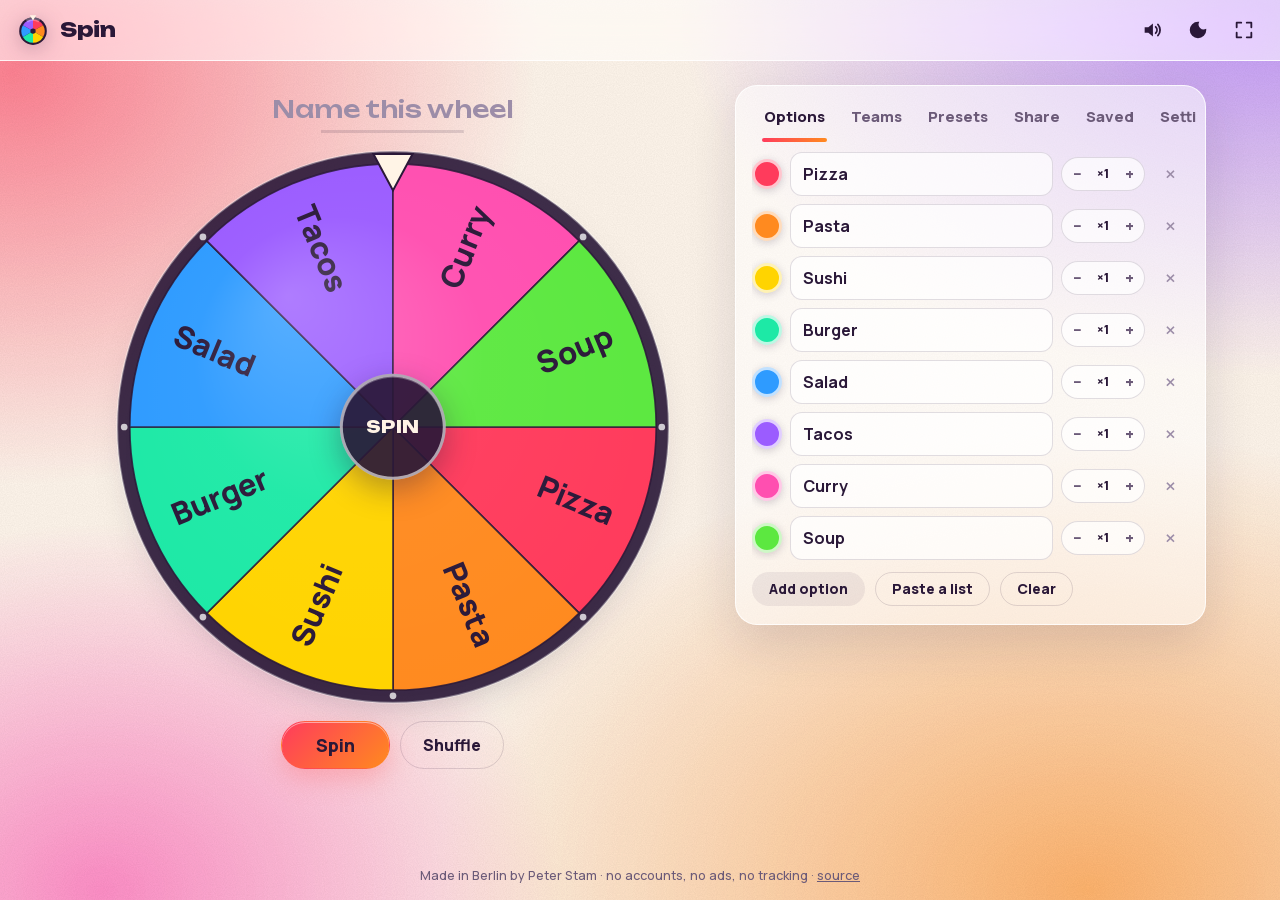
==== commit cfb4b04d: "Settings, in four groups: while it spins (sound preview, volume, spin time 2-30 s, spin slowly while" ====
--- a/docs/index.html
+++ b/docs/index.html
@@ -16,8 +16,9 @@
 <link rel="icon" href="icon.svg" type="image/svg+xml">
 <link rel="apple-touch-icon" href="icon-180.png">
 <link rel="manifest" href="manifest.webmanifest">
-<link rel="stylesheet" href="style.css?v=c2c959b0">
-<link rel="stylesheet" href="glass.css?v=5a46820d">
+<script>/* Springy animations is remembered; set before anything is drawn */ try { if (JSON.parse(localStorage.getItem("spin-prefs-v1") || "{}").spring) document.documentElement.setAttribute("data-spring", ""); } catch (e) {}</script>
+<link rel="stylesheet" href="style.css?v=1d0fa91a">
+<link rel="stylesheet" href="glass.css?v=baa71f01">
 </head>
 <body>
 <div class="mesh" aria-hidden="true"></div>
@@ -150,21 +151,141 @@
     </div>
 
     <div class="pane" id="pane-settings" role="tabpanel" aria-labelledby="tab-settings" hidden>
-      <label class="setting">
+      <h3 class="set-head">While it spins</h3>
+      <div class="setting">
         <span>Sounds</span>
-        <select id="soundSel" aria-label="Sound set">
-          <option value="classic">Classic ticks and fanfare</option>
-          <option value="drums">Drum roll and crash</option>
-          <option value="chime">Soft chimes</option>
-        </select>
+        <span class="set-pair">
+          <select id="soundSel" aria-label="Sound set">
+            <option value="classic">Classic ticks and fanfare</option>
+            <option value="drums">Drum roll and crash</option>
+            <option value="chime">Soft chimes</option>
+          </select>
+          <button type="button" class="icon-btn small" id="soundTry" aria-label="Play the sounds" title="Play the sounds"><svg viewBox="0 0 24 24" class="ico"><path d="M8 5v14l11-7z"/></svg></button>
+        </span>
+      </div>
+      <label class="setting slide">
+        <span>Volume<small id="volOut">100%</small></span>
+        <input type="range" id="volSel" min="0" max="100" step="5" aria-label="Volume">
+      </label>
+      <label class="setting slide">
+        <span>Spin time<small id="secsOut">5 seconds</small></span>
+        <input type="range" id="secsSel" min="2" max="30" step="1" aria-label="Spin time in seconds">
+      </label>
+      <label class="setting switch">
+        <span>Spin slowly while waiting<small>The wheel turns gently by itself</small></span>
+        <input type="checkbox" id="idleSel">
+      </label>
+      <label class="setting switch">
+        <span>Show the wheel's name<small>The title above the wheel</small></span>
+        <input type="checkbox" id="titleSel">
+      </label>
+      <label class="setting switch">
+        <span>Hide the labels until it stops<small>For surprises</small></span>
+        <input type="checkbox" id="hiddenSel">
+      </label>
+
+      <h3 class="set-head">When it stops</h3>
+      <label class="setting">
+        <span>Message on the card<small>Above the winner</small></span>
+        <input type="text" id="msgSel" class="set-text" maxlength="40" placeholder="The wheel says" autocomplete="off">
+      </label>
+      <label class="setting switch">
+        <span>Confetti</span>
+        <input type="checkbox" id="confettiSel">
+      </label>
+      <label class="setting switch">
+        <span>Light up the winning slice<small>It glows when the card closes</small></span>
+        <input type="checkbox" id="glowSel">
+      </label>
+      <label class="setting switch">
+        <span>"Remove and spin again" button<small>On the winner card</small></span>
+        <input type="checkbox" id="removeBtnSel">
       </label>
       <label class="setting switch">
         <span>Remove the winner after each spin<small>Good for picking turns</small></span>
         <input type="checkbox" id="removeSel">
       </label>
       <label class="setting switch">
-        <span>Hide the labels until it stops<small>For surprises</small></span>
-        <input type="checkbox" id="hiddenSel">
+        <span>Click when a winner is removed</span>
+        <input type="checkbox" id="popSel">
+      </label>
+      <label class="setting switch">
+        <span>Close the card after 5 seconds</span>
+        <input type="checkbox" id="autoCloseSel">
+      </label>
+
+      <h3 class="set-head">How the wheel looks</h3>
+      <label class="setting">
+        <span>Colours</span>
+        <select id="palSel" aria-label="Colour set">
+          <option value="spin">Spin</option>
+          <option value="pastel">Pastel</option>
+          <option value="ocean">Ocean</option>
+          <option value="sunset">Sunset</option>
+          <option value="forest">Forest</option>
+          <option value="neon">Neon</option>
+          <option value="greys">Greys</option>
+          <option value="custom">My own</option>
+        </select>
+      </label>
+      <div class="setting cols-row">
+        <span>Pick and change colours<small>Tap the tick to leave a colour out, tap the colour to change it</small></span>
+        <div class="cols" id="cols"></div>
+      </div>
+      <label class="setting">
+        <span>Wheel fill<small>Pictures stay on this device</small></span>
+        <select id="fillSel" aria-label="Wheel fill">
+          <option value="colors">A colour per slice</option>
+          <option value="image">One picture</option>
+        </select>
+      </label>
+      <div class="setting" id="wheelPicRow">
+        <span>Wheel picture<small id="wheelPicNote">None yet</small></span>
+        <span class="set-pair">
+          <button type="button" class="btn btn-small" id="wheelPicBtn">Choose</button>
+          <button type="button" class="btn btn-small btn-ghost" id="wheelPicDel" hidden>Remove</button>
+        </span>
+      </div>
+      <div class="setting">
+        <span>Picture in the middle<small id="hubPicNote">None yet · on this device</small></span>
+        <span class="set-pair">
+          <button type="button" class="btn btn-small" id="hubPicBtn">Choose</button>
+          <button type="button" class="btn btn-small btn-ghost" id="hubPicDel" hidden>Remove</button>
+        </span>
+      </div>
+      <label class="setting">
+        <span>Size of the middle</span>
+        <select id="hubSizeSel" aria-label="Size of the middle">
+          <option value="s">Small</option>
+          <option value="m">Medium</option>
+          <option value="l">Large</option>
+        </select>
+      </label>
+      <label class="setting switch">
+        <span>Contours<small>Outlines round the labels and slices</small></span>
+        <input type="checkbox" id="outlineSel">
+      </label>
+      <label class="setting switch">
+        <span>Wheel shadow</span>
+        <input type="checkbox" id="shadowSel">
+      </label>
+      <div class="setting">
+        <span>Page colour<small id="pageNote">The theme's own</small></span>
+        <span class="set-pair">
+          <input type="color" id="pageSel" aria-label="Page colour" class="set-color">
+          <button type="button" class="btn btn-small btn-ghost" id="pageReset" hidden>Reset</button>
+        </span>
+      </div>
+      <label class="setting switch">
+        <span>Colour glow on the page</span>
+        <input type="checkbox" id="meshSel">
+      </label>
+      <input type="file" id="picFile" accept="image/*" hidden>
+
+      <h3 class="set-head">The app</h3>
+      <label class="setting switch">
+        <span>Springy animations<small>Buttons lean and squash, small things pop</small></span>
+        <input type="checkbox" id="springSel">
       </label>
       <label class="setting">
         <span>Look<small>Liquid glass is experimental</small></span>
@@ -193,7 +314,7 @@
 <div class="overlay" id="overlay" hidden>
   <canvas id="confetti" aria-hidden="true"></canvas>
   <div class="winner frost" role="dialog" aria-modal="true" aria-labelledby="winnerLabel">
-    <p class="winner-kicker">The wheel says</p>
+    <p class="winner-kicker" id="winnerKicker">The wheel says</p>
     <h2 class="winner-text" id="winnerText">—</h2>
     <p class="winner-sub" id="winnerSub" aria-live="polite"></p>
     <div class="row center">
@@ -207,6 +328,6 @@
 <div class="toast" id="toast" role="status" aria-live="polite" hidden></div>
 
 <script src="qrcode.js?v=4c79be16"></script>
-<script src="app.js?v=43557011"></script>
+<script src="app.js?v=f4ff7746"></script>
 </body>
 </html>
--- a/docs/style.css
+++ b/docs/style.css
@@ -20,12 +20,13 @@
      lines grow and shrink, and what you press squashes like jelly.
      --moving is 1 while things may travel or scale and 0 when only fades are left. */
   --ease:cubic-bezier(.22,.61,.36,1); --ease-out:cubic-bezier(.22,1,.36,1); --ease-spring:cubic-bezier(.34,1.56,.64,1);
-  --spring:var(--ease-spring); --spring-soft:var(--ease-out); --t-spring:420ms;
+  --spring:var(--ease-spring); --spring-soft:var(--ease-out); --glide:var(--ease-spring); --t-spring:420ms;
   --dur-1:120ms; --dur-2:200ms; --dur-3:320ms; --dur-4:460ms; --moving:1;
 }
 @supports (transition-timing-function: linear(0, 1)){
   :root{
     --spring:linear(0,0.082,0.27,0.495,0.708,0.883,1.007,1.082,1.115,1.118,1.102,1.077,1.05,1.026,1.007,0.995,0.988,0.986,0.986,0.989,0.992,0.995,0.998,1,1.001,1.002,1.002,1.002,1);
+    --glide:linear(0,0.082,0.27,0.495,0.708,0.883,1.007,1.082,1.115,1.118,1.102,1.077,1.05,1.026,1.007,0.995,0.988,0.986,0.986,0.989,0.992,0.995,0.998,1,1.001,1.002,1.002,1.002,1);   /* the basic pull keeps its spring even when springy animations are off */
     --spring-soft:linear(0,0.045,0.151,0.285,0.427,0.56,0.678,0.776,0.855,0.915,0.958,0.988,1.008,1.019,1.024,1.025,1.024,1.021,1.018,1.014,1.011,1.008,1.005,1.003,1.002,1.001,1,1,1);
     --t-spring:540ms;
   }
@@ -243,7 +244,7 @@
 /* the tab line is liquid: it stretches thin across both tabs, then shrinks back, thicker, onto the new one */
 .tab-glider{position:absolute;left:0;bottom:0;height:4px;width:0;border-radius:999px;background:linear-gradient(90deg,var(--coral),var(--mango));pointer-events:none}
 .tab-glider.stretch{height:2px;transition:left 170ms var(--ease-out),width 170ms var(--ease-out),height 170ms var(--ease-out)}
-.tab-glider.settle{transition:left var(--t-spring) var(--spring),width var(--t-spring) var(--spring),height var(--dur-3) var(--ease-out)}
+.tab-glider.settle{transition:left var(--t-spring) var(--glide),width var(--t-spring) var(--glide),height var(--dur-3) var(--ease-out)}
 .pane[hidden]{display:none}
 /* a pane's rows drip in one after the other, a little stretched, and settle */
 @keyframes drip-in{from{opacity:0;transform:translateY(calc(-8px * var(--moving))) scaleY(calc(1 + .06 * var(--moving)))}}
@@ -300,7 +301,7 @@
 .seg{display:grid;grid-template-columns:1fr 1fr;gap:6px;margin-top:12px;padding:5px;border-radius:16px;background:var(--chip);position:relative}
 /* the thumb slides over with a spring and squishes on the way */
 .seg::before{content:"";position:absolute;top:5px;bottom:5px;left:5px;width:calc(50% - 8px);border-radius:12px;background:var(--frost-strong);border:1px solid var(--frost-line);box-shadow:0 4px 14px rgba(42,24,56,.12);
-  transition:left var(--t-spring) var(--spring)}
+  transition:left var(--t-spring) var(--glide)}
 .seg.is-all::before{left:calc(50% + 3px)}
 .seg.squish::before{animation:thumb-squish 380ms var(--ease-out)}
 @keyframes thumb-squish{35%{transform:scale(calc(1 + .09 * var(--moving)),calc(1 - .08 * var(--moving)))}}
@@ -431,3 +432,74 @@
 :root.lite[data-theme="dark"]:not([data-look="glass"]) .winner{background:rgba(42,24,56,.95)}
 @media (prefers-color-scheme: dark){:root.lite:not([data-theme="light"]):not([data-look="glass"]) .winner{background:rgba(42,24,56,.95)}}
 :root.lite .items{overscroll-behavior:contain}
+
+/* ---- springy animations: a switch in Settings, off at first ----
+   Off: calm. Changing something still pulls the tab line and the choice thumb across (they keep their own
+   spring, --glide), but nothing leans, squashes, stretches or overshoots, and things arrive without bouncing.
+   On: the full liquid motion, and every button and small thing leans toward the pointer (app.js). */
+:root:not([data-spring]){--spring:var(--ease-out);--spring-soft:var(--ease-out)}
+:root:not([data-spring]) .btn:hover,:root:not([data-spring]) .btn:active,:root:not([data-spring]) .icon-btn:active,:root:not([data-spring]) .swatch:hover,:root:not([data-spring]) .swatch:active,:root:not([data-spring]) .seg-btn:active,:root:not([data-spring]) .preset:hover,:root:not([data-spring]) .preset:active{transform:none}
+:root:not([data-spring]) .hub:hover,:root:not([data-spring]) .hub:active{transform:translate(-50%,-50%)}
+:root:not([data-spring]) .seg.squish::before,:root:not([data-spring]) .icon-btn.popped .ico{animation:none}
+:root:not([data-spring]) .switch input:active::after{width:20px}
+:root:not([data-spring]) .switch input:checked:active::after{transform:translateX(20px)}
+:root[data-spring] .seg-btn,:root[data-spring] .preset,:root[data-spring] .swatch{transform:translate(var(--mx,0px),var(--my,0px))}
+:root[data-spring] .seg-btn,:root[data-spring] .preset{transition:background var(--dur-2) var(--ease),color var(--dur-2) var(--ease),border-color var(--dur-1) var(--ease),transform var(--t-spring) var(--spring)}
+:root[data-spring] .seg-btn.pulling,:root[data-spring] .preset.pulling,:root[data-spring] .swatch.pulling{transition:background var(--dur-2) var(--ease),color var(--dur-2) var(--ease),border-color var(--dur-1) var(--ease),transform 90ms var(--ease-out)}
+:root[data-spring] .swatch:hover{transform:translate(var(--mx,0px),calc(var(--my,0px) - 2px * var(--moving))) scale(calc(1 + .08 * var(--moving)))}
+:root[data-spring] .swatch:active{transform:translate(var(--mx,0px),var(--my,0px)) scale(calc(1 + .1 * var(--moving)),calc(1 - .12 * var(--moving)));transition-duration:70ms}
+:root[data-spring] .seg-btn:active{transform:translate(var(--mx,0px),var(--my,0px)) scale(calc(1 + .04 * var(--moving)),calc(1 - .07 * var(--moving)));transition-duration:70ms}
+:root[data-spring] .preset:hover{transform:translate(var(--mx,0px),calc(var(--my,0px) - 2px * var(--moving)))}
+:root[data-spring] .preset:active{transform:translate(var(--mx,0px),var(--my,0px)) scale(calc(1 + .03 * var(--moving)),calc(1 - .05 * var(--moving)));transition-duration:70ms}
+
+/* ---- settings groups and the new controls ---- */
+.set-head{margin:22px 0 2px;font:800 11px/1.2 "Unbounded",sans-serif;letter-spacing:.16em;text-transform:uppercase;color:var(--ink-dim);display:flex;align-items:center;gap:10px}
+.set-head:first-child{margin-top:4px}
+.set-head::after{content:"";flex:1;height:2px;border-radius:2px;background:linear-gradient(90deg,var(--coral),var(--mango),transparent);opacity:.55;transform-origin:0 50%}
+.pane.is-active > .set-head{animation:drip-in var(--t-spring) var(--spring-soft) backwards}
+.pane.is-active > .set-head::after{animation:line-draw-x 700ms var(--ease-out) 120ms backwards}
+@keyframes line-draw-x{from{transform:scaleX(0)}}
+.set-pair{display:flex !important;flex-direction:row !important;align-items:center;gap:8px;font-weight:500}
+.set-pair select{max-width:250px}
+.icon-btn.small{width:36px;height:36px}
+.set-text{background:var(--field);border:1px solid var(--field-line);border-radius:10px;padding:8px 10px;width:min(55%,220px);font-weight:600}
+.set-text::placeholder{color:var(--ink-faint)}
+/* sliders: a soft track, the filled part in the coral to mango of the switches */
+.setting.slide input[type=range]{-webkit-appearance:none;appearance:none;flex:0 1 230px;min-width:120px;height:26px;margin:0;background:none;cursor:pointer}
+.setting.slide input[type=range]::-webkit-slider-runnable-track{height:6px;border-radius:6px;background:linear-gradient(90deg,var(--coral),var(--mango)) 0/var(--fill-to,50%) 100% no-repeat,var(--chip);box-shadow:inset 0 0 0 1px var(--field-line)}
+.setting.slide input[type=range]::-webkit-slider-thumb{-webkit-appearance:none;appearance:none;width:22px;height:22px;margin-top:-8px;border-radius:50%;background:#fff;box-shadow:0 1px 6px rgba(0,0,0,.3);transition:transform var(--t-spring) var(--spring)}
+.setting.slide input[type=range]:active::-webkit-slider-thumb{transform:scale(calc(1 + .25 * var(--moving)),calc(1 - .15 * var(--moving)))}
+.setting.slide input[type=range]::-moz-range-track{height:6px;border-radius:6px;background:var(--chip)}
+.setting.slide input[type=range]::-moz-range-progress{height:6px;border-radius:6px;background:linear-gradient(90deg,var(--coral),var(--mango))}
+.setting.slide input[type=range]::-moz-range-thumb{width:20px;height:20px;border:0;border-radius:50%;background:#fff;box-shadow:0 1px 6px rgba(0,0,0,.3)}
+/* the eight colours: a swatch to change it, a tick to use it or leave it out */
+.cols-row{flex-wrap:wrap}
+.cols{display:grid;grid-template-columns:repeat(8,minmax(0,1fr));gap:8px;width:100%}
+.colcell{display:flex;flex-direction:column;align-items:center;gap:6px}
+.colcell input[type=color]{-webkit-appearance:none;appearance:none;width:100%;max-width:40px;aspect-ratio:1;height:auto;padding:0;border:0;border-radius:12px;background:none;cursor:pointer;
+  box-shadow:0 0 0 1px var(--field-line),0 3px 10px rgba(42,24,56,.18);transition:transform var(--t-spring) var(--spring),opacity var(--dur-2) var(--ease),filter var(--dur-2) var(--ease)}
+.colcell input[type=color]::-webkit-color-swatch-wrapper{padding:0}
+.colcell input[type=color]::-webkit-color-swatch{border:0;border-radius:12px}
+.colcell input[type=color]::-moz-color-swatch{border:0;border-radius:12px}
+.colcell input[type=color]:hover{transform:scale(calc(1 + .08 * var(--moving))) rotate(calc(-4deg * var(--moving)))}
+.colcell.off input[type=color]{opacity:.32;filter:saturate(.4)}
+.coltog{width:22px;height:22px;border-radius:7px;border:1px solid var(--field-line);background:var(--chip);display:grid;place-items:center;padding:0;transition:background var(--dur-2) var(--ease),transform var(--t-spring) var(--spring)}
+.coltog::after{content:"";width:9px;height:5px;border:2.5px solid #fff;border-top:0;border-right:0;transform:translateY(-1px) rotate(-45deg) scale(0);transition:transform var(--t-spring) var(--spring)}
+.coltog[aria-pressed="true"]{background:linear-gradient(135deg,var(--coral),var(--mango));border-color:transparent}
+.coltog[aria-pressed="true"]::after{transform:translateY(-1px) rotate(-45deg) scale(1)}
+.coltog:active{transform:scale(calc(1 - .12 * var(--moving)))}
+.set-color{-webkit-appearance:none;appearance:none;width:44px;height:34px;padding:0;border:1px solid var(--field-line);border-radius:10px;background:var(--field);cursor:pointer}
+.set-color::-webkit-color-swatch-wrapper{padding:4px}
+.set-color::-webkit-color-swatch{border:0;border-radius:6px}
+/* things the settings switch */
+.title[hidden]{display:none}
+.wheel-wrap.no-shadow::before{display:none}
+:root.no-mesh .mesh,:root.no-mesh .grain{display:none}
+body{background:var(--page-bg,var(--bg))}
+.title,.hint,.foot{color:var(--page-ink,var(--ink))}
+.title::placeholder{color:var(--page-ink-dim,var(--ink-faint))}
+.hint,.foot{color:var(--page-ink-dim,var(--ink-dim))}
+.hub{width:var(--hub-size,19%)}
+.hub.has-pic{background:var(--hub-pic) center/cover no-repeat,rgba(42,24,56,.92);color:transparent;text-shadow:none}
+.hub.has-pic .lens{display:none}
+@media (max-width:520px){.cols{gap:5px}.colcell input[type=color]{border-radius:9px}.set-text{width:52%}}
--- a/docs/glass.css
+++ b/docs/glass.css
@@ -71,9 +71,16 @@
 /* the hub is a lens over the wheel. What you see through it is drawn by the wheel itself (drawLens in app.js):
    here it is only the glass on top, a highlight and the rim, with no filter. */
 :root[data-look="glass"] .hub{
-  background:rgba(255,255,255,.05); border:0; color:#fff; text-shadow:0 1px 8px rgba(42,24,56,.75), 0 0 2px rgba(42,24,56,.6);
+  background:transparent; border:0; color:#fff; text-shadow:0 1px 8px rgba(42,24,56,.75), 0 0 2px rgba(42,24,56,.6);
   -webkit-backdrop-filter:none; backdrop-filter:none;
-  box-shadow:inset 0 2px 1px rgba(255,255,255,.9), inset 0 -2px 1px rgba(255,255,255,.35), inset 0 0 0 1.5px rgba(255,255,255,.4), inset 0 0 18px rgba(255,255,255,.25), 0 10px 30px rgba(42,24,56,.35)}
+  box-shadow:0 10px 30px rgba(42,24,56,.35)}
+/* the hub's lens: a small canvas inside the button, painted by app.js (hubLens), with the glass rim over it.
+   It sits under the word and moves, grows and squashes with the button. */
+.lens{display:none}
+:root[data-look="glass"] .hub .lens{display:block;position:absolute;inset:0;z-index:-1;border-radius:50%;overflow:hidden;pointer-events:none}
+.lens canvas{display:block;width:100%;height:100%}
+:root[data-look="glass"] .hub .lens::after{content:"";position:absolute;inset:0;border-radius:50%;
+  box-shadow:inset 0 2px 1px rgba(255,255,255,.9), inset 0 -2px 1px rgba(255,255,255,.35), inset 0 0 0 1.5px rgba(255,255,255,.4), inset 0 0 18px rgba(255,255,255,.25)}
 :root[data-look="glass"] .hub[aria-busy="true"]{animation:none}
 
 /* tabs: a capsule track with a glass thumb that slides, stretches and settles */
@@ -83,7 +90,7 @@
   top:4px; bottom:4px; height:auto; border-radius:999px; background:var(--frost-strong);
   box-shadow:inset 0 1.5px 0 var(--g-rim), inset 0 -1px 0 var(--g-rim-dim), inset 0 0 0 1px var(--g-rim-dim), 0 4px 12px rgba(42,24,56,.16)}
 :root[data-look="glass"] .tab-glider.stretch{height:auto; transform:scaleY(calc(1 - .16 * var(--moving))); transition:left 170ms var(--ease-out), width 170ms var(--ease-out), transform 170ms var(--ease-out)}
-:root[data-look="glass"] .tab-glider.settle{height:auto; transition:left var(--t-spring) var(--spring), width var(--t-spring) var(--spring), transform var(--t-spring) var(--spring)}
+:root[data-look="glass"] .tab-glider.settle{height:auto; transition:left var(--t-spring) var(--glide), width var(--t-spring) var(--glide), transform var(--t-spring) var(--spring)}
 
 /* wells and small cards: concentric corners, a soft inner edge */
 :root[data-look="glass"] :is(.item input[type="text"], #teamNames, .paste textarea, .share-row input, .setting select){border-radius:16px; box-shadow:inset 0 1px 3px rgba(42,24,56,.12)}
@@ -109,3 +116,40 @@
 :root[data-look="glass"] .winner-text{background:none;-webkit-background-clip:border-box;background-clip:border-box;color:var(--ink);text-shadow:0 2px 16px rgba(255,255,255,.55)}
 :root[data-look="glass"][data-theme="dark"] .winner-text{text-shadow:0 2px 16px rgba(27,15,36,.7)}
 @media (prefers-color-scheme: dark){:root[data-look="glass"]:not([data-theme="light"]) .winner-text{text-shadow:0 2px 16px rgba(27,15,36,.7)}}
+
+/* ---- Apple-style glass bubble on the tab thumb and the choice thumb ----
+   A clear bubble instead of a frosted pill: a white wash that is brighter at the top, a thin bright rim with a
+   glint on the top-left and bottom-right edges, a soft shadow, and a little taller so it pops out of its
+   track. No backdrop filter, because the bubble moves. The pull and stretch stay as they were. */
+:root[data-look="glass"] .tab-glider,:root[data-look="glass"] .seg::before{
+  background:radial-gradient(120% 160% at 28% -20%,rgba(255,255,255,.78),rgba(255,255,255,.34) 48%,rgba(255,255,255,.22) 70%,rgba(255,255,255,.42) 100%);
+  border-color:transparent;
+  box-shadow:inset 0 0 0 1px rgba(255,255,255,.7),inset 1.5px 2px 1.5px -1px #fff,inset -1.5px -2px 1.5px -1px rgba(255,255,255,.85),
+    0 8px 18px -6px rgba(42,24,56,.32),0 0 0 .5px rgba(42,24,56,.12)}
+:root[data-look="glass"][data-theme="dark"] .tab-glider,:root[data-look="glass"][data-theme="dark"] .seg::before{
+  background:radial-gradient(120% 160% at 28% -20%,rgba(255,255,255,.30),rgba(255,255,255,.09) 48%,rgba(255,255,255,.04) 70%,rgba(255,255,255,.13) 100%);
+  box-shadow:inset 0 0 0 1px rgba(255,255,255,.3),inset 1.5px 2px 1.5px -1px rgba(255,255,255,.9),inset -1.5px -2px 1.5px -1px rgba(255,255,255,.45),
+    0 8px 18px -6px rgba(0,0,0,.6),0 0 0 .5px rgba(0,0,0,.3)}
+@media (prefers-color-scheme: dark){
+  :root[data-look="glass"]:not([data-theme="light"]) .tab-glider,:root[data-look="glass"]:not([data-theme="light"]) .seg::before{
+    background:radial-gradient(120% 160% at 28% -20%,rgba(255,255,255,.30),rgba(255,255,255,.09) 48%,rgba(255,255,255,.04) 70%,rgba(255,255,255,.13) 100%);
+    box-shadow:inset 0 0 0 1px rgba(255,255,255,.3),inset 1.5px 2px 1.5px -1px rgba(255,255,255,.9),inset -1.5px -2px 1.5px -1px rgba(255,255,255,.45),
+      0 8px 18px -6px rgba(0,0,0,.6),0 0 0 .5px rgba(0,0,0,.3)}
+}
+
+/* the bubble swells only while it moves, and settles back to its normal size when it lands (like Apple's) */
+:root[data-look="glass"] .tab-glider.stretch{transform:scale(1.06,1.42)}
+:root[data-look="glass"] .tab-glider.settle{transform:none}
+@keyframes bubble-lift{30%{transform:scale(1.07,1.42)}70%{transform:scale(1.02,1.12)}}
+:root[data-look="glass"]:root .seg.squish::before{animation:bubble-lift 520ms cubic-bezier(.3,.7,.4,1)}
+@media (prefers-reduced-motion: reduce){:root[data-look="glass"] .tab-glider.stretch{transform:none}:root[data-look="glass"]:root .seg.squish::before{animation:none}}
+
+/* room for the swell: the tab row scrolls sideways, so it cuts off anything above or below it. The row gets
+   8 px more room at the top and bottom, and the visible capsule is drawn 8 px inside it, so the swelling
+   bubble can grow out over the capsule's edge without being cut. The One / All switch does not scroll, it
+   only needs to sit above its neighbours. */
+:root[data-look="glass"] .tabs{padding:12px 4px;margin:0 0 6px;background:transparent;box-shadow:none;position:relative}
+:root[data-look="glass"] .tabs::before{content:"";position:absolute;left:0;right:0;top:8px;bottom:8px;border-radius:999px;background:var(--chip);
+  box-shadow:inset 0 1px 3px rgba(42,24,56,.14),inset 0 0 0 1px var(--g-rim-dim);pointer-events:none}
+:root[data-look="glass"] .tab-glider{top:12px;bottom:12px}
+:root[data-look="glass"] .seg{z-index:2}
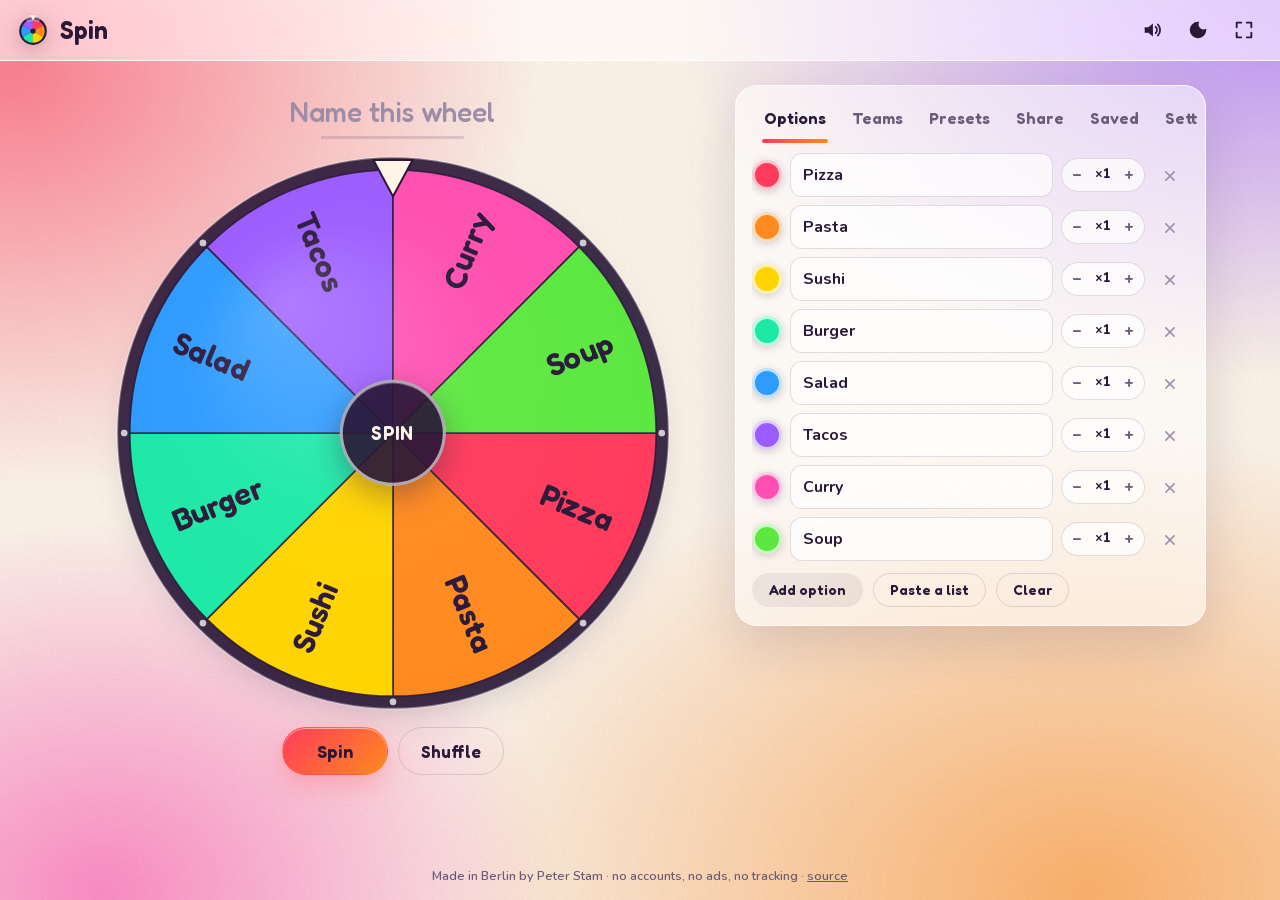
==== commit 888b1623: "Its own fonts: Fredoka for the name, headings, buttons, tabs and the words on the wheel, Nunito for " ====
--- a/docs/index.html
+++ b/docs/index.html
@@ -17,7 +17,7 @@
 <link rel="apple-touch-icon" href="icon-180.png">
 <link rel="manifest" href="manifest.webmanifest">
 <script>/* Springy animations is remembered; set before anything is drawn */ try { if (JSON.parse(localStorage.getItem("spin-prefs-v1") || "{}").spring) document.documentElement.setAttribute("data-spring", ""); } catch (e) {}</script>
-<link rel="stylesheet" href="style.css?v=1d0fa91a">
+<link rel="stylesheet" href="style.css?v=b19c9314">
 <link rel="stylesheet" href="glass.css?v=baa71f01">
 </head>
 <body>
@@ -305,7 +305,7 @@
       <div class="row">
         <button class="btn btn-small btn-ghost" id="resetBtn">Start a fresh wheel</button>
       </div>
-      <p class="muted small">Spin is made in Berlin by Peter Stam. No accounts, no ads, no tracking. Fonts: Unbounded and Manrope (OFL). QR code library by Kazuhiko Arase (MIT).</p>
+      <p class="muted small">Spin is made in Berlin by Peter Stam. No accounts, no ads, no tracking. Fonts: Fredoka and Nunito (OFL). QR code library by Kazuhiko Arase (MIT).</p>
     </div>
   </section>
 </main>
@@ -328,6 +328,6 @@
 <div class="toast" id="toast" role="status" aria-live="polite" hidden></div>
 
 <script src="qrcode.js?v=4c79be16"></script>
-<script src="app.js?v=f4ff7746"></script>
+<script src="app.js?v=8de7652e"></script>
 </body>
 </html>
--- a/docs/style.css
+++ b/docs/style.css
@@ -1,8 +1,5 @@
-@font-face{font-family:"Manrope";font-weight:500;font-display:swap;src:url("fonts/Manrope-500.woff2") format("woff2")}
-@font-face{font-family:"Manrope";font-weight:700;font-display:swap;src:url("fonts/Manrope-700.woff2") format("woff2")}
-@font-face{font-family:"Manrope";font-weight:800;font-display:swap;src:url("fonts/Manrope-800.woff2") format("woff2")}
-@font-face{font-family:"Unbounded";font-weight:500;font-display:swap;src:url("fonts/Unbounded-500.woff2") format("woff2")}
-@font-face{font-family:"Unbounded";font-weight:800;font-display:swap;src:url("fonts/Unbounded-800.woff2") format("woff2")}
+@font-face{font-family:"Nunito";font-weight:400 900;font-display:swap;src:url("fonts/Nunito.woff2") format("woff2")}
+@font-face{font-family:"Fredoka";font-weight:300 700;font-display:swap;src:url("fonts/Fredoka.woff2") format("woff2")}
 
 :root{
   --coral:#FF3B5C; --mango:#FF8A1F; --lemon:#FFD400; --mint:#1DE9A6; --sky:#2E9BFF; --lilac:#9B5CFF; --pink:#FF4FB0; --leaf:#5CE840;
@@ -56,7 +53,7 @@
 body{
   margin:0; background:var(--bg); color:var(--ink);
   transition:background var(--dur-3) var(--ease),color var(--dur-3) var(--ease);
-  font-family:"Manrope",system-ui,-apple-system,"Segoe UI",sans-serif; font-weight:500; font-size:16px; line-height:1.5;
+  font-family:"Nunito",system-ui,-apple-system,"Segoe UI",sans-serif; font-weight:600; font-size:16px; line-height:1.5;
   -webkit-font-smoothing:antialiased; overflow-x:hidden;
   min-height:100dvh; display:flex; flex-direction:column;
 }
@@ -102,7 +99,7 @@
 }
 .brand{display:flex;align-items:center;gap:10px;text-decoration:none;color:inherit}
 .brand-mark{width:34px;height:34px;display:block;filter:drop-shadow(0 4px 10px rgba(42,24,56,.25))}
-.brand-word{font-family:"Unbounded",sans-serif;font-weight:800;font-size:20px;letter-spacing:-.02em}
+.brand-word{font-family:"Fredoka",sans-serif;font-weight:600;font-size:25px;letter-spacing:0;line-height:1}
 .bar-actions{display:flex;gap:6px}
 .icon-btn{
   width:40px;height:40px;border-radius:12px;border:1px solid transparent;background:transparent;display:grid;place-items:center;color:var(--ink);
@@ -164,7 +161,7 @@
   width:min(100%,420px); text-align:center; border:0;
   background:linear-gradient(90deg,var(--coral),var(--mango)) center bottom/0% 3px no-repeat, linear-gradient(var(--field-line),var(--field-line)) center bottom/34% 3px no-repeat;
   transition:background-size var(--t-spring) var(--spring); animation:line-grow var(--dur-4) var(--ease-out) 460ms backwards, rise-in var(--dur-4) var(--ease-out) 140ms backwards;
-  font-family:"Unbounded",sans-serif; font-weight:500; font-size:clamp(18px,3vw,24px); padding:6px 10px; color:var(--ink); border-radius:0;
+  font-family:"Fredoka",sans-serif; font-weight:500; font-size:clamp(21px,3.4vw,28px); padding:6px 10px; color:var(--ink); border-radius:0;
 }
 .title::placeholder{color:var(--ink-faint)}
 .title:hover{background-size:0% 3px, 60% 3px}
@@ -178,7 +175,7 @@
 .hub{
   position:absolute; left:50%; top:50%; transform:translate(-50%,-50%);
   width:19%; aspect-ratio:1; border-radius:50%; border:3px solid rgba(255,255,255,.6);
-  background:rgba(42,24,56,.92); color:#FFF4E6; font-family:"Unbounded",sans-serif; font-weight:800; font-size:clamp(12px,2.6vw,17px);
+  background:rgba(42,24,56,.92); color:#FFF4E6; font-family:"Fredoka",sans-serif; font-weight:600; font-size:clamp(14px,2.9vw,19px);
   box-shadow:0 10px 30px rgba(42,24,56,.35), inset 0 1px 0 rgba(255,255,255,.25); letter-spacing:.02em; text-transform:uppercase;
   transform:translate(calc(-50% + var(--mx,0px)),calc(-50% + var(--my,0px)));
   transition:transform var(--t-spring) var(--spring);
@@ -210,7 +207,7 @@
 
 /* ---- buttons ---- */
 .btn{
-  border:1px solid transparent; border-radius:999px; padding:12px 22px; font-weight:800; font-size:16px; line-height:1;
+  border:1px solid transparent; border-radius:999px; padding:12px 22px; font-family:"Fredoka",sans-serif; font-weight:600; font-size:17px; line-height:1;
   background:var(--chip); color:var(--ink); transform:translate(var(--mx,0px),var(--my,0px));
   transition:transform var(--t-spring) var(--spring), box-shadow var(--dur-2) var(--ease), background var(--dur-1) var(--ease);
 }
@@ -235,7 +232,7 @@
 .tabs{display:flex;gap:2px;overflow-x:auto;scrollbar-width:none;margin:0 -8px 10px;padding:0 8px;position:relative}
 .tabs::-webkit-scrollbar{display:none}
 .tab{
-  background:none;border:0;padding:12px 12px 10px;font-weight:800;font-size:15px;color:var(--ink-dim);border-bottom:3px solid transparent;white-space:nowrap;border-radius:0;
+  background:none;border:0;padding:12px 12px 10px;font-family:"Fredoka",sans-serif;font-weight:600;font-size:16px;color:var(--ink-dim);border-bottom:3px solid transparent;white-space:nowrap;border-radius:0;
   transition:color var(--dur-2) var(--ease);
 }
 .tab:hover{color:var(--ink)}
@@ -393,7 +390,7 @@
 .winner .row{animation:pull-up var(--t-spring) var(--spring-soft) 150ms backwards}
 .winner-kicker{margin:0;font-size:13px;letter-spacing:.14em;text-transform:uppercase;color:var(--ink-dim);font-weight:800}
 .winner-text{
-  margin:8px 0 4px;font-family:"Unbounded",sans-serif;font-weight:800;font-size:clamp(28px,7vw,56px);line-height:1.05;letter-spacing:-.02em;overflow-wrap:anywhere;color:var(--plum);
+  margin:8px 0 4px;font-family:"Fredoka",sans-serif;font-weight:600;font-size:clamp(34px,8.4vw,68px);line-height:1.02;letter-spacing:0;overflow-wrap:anywhere;color:var(--plum);
 }
 :root[data-theme="dark"] .winner-text{color:transparent;background:linear-gradient(135deg,var(--w1,var(--coral)),var(--w2,var(--mango)));-webkit-background-clip:text;background-clip:text}
 @media (prefers-color-scheme: dark){:root:not([data-theme="light"]) .winner-text{color:transparent;background:linear-gradient(135deg,var(--w1,var(--coral)),var(--w2,var(--mango)));-webkit-background-clip:text;background-clip:text}}
@@ -453,7 +450,7 @@
 :root[data-spring] .preset:active{transform:translate(var(--mx,0px),var(--my,0px)) scale(calc(1 + .03 * var(--moving)),calc(1 - .05 * var(--moving)));transition-duration:70ms}
 
 /* ---- settings groups and the new controls ---- */
-.set-head{margin:22px 0 2px;font:800 11px/1.2 "Unbounded",sans-serif;letter-spacing:.16em;text-transform:uppercase;color:var(--ink-dim);display:flex;align-items:center;gap:10px}
+.set-head{margin:22px 0 2px;font:600 13px/1.2 "Fredoka",sans-serif;letter-spacing:.12em;text-transform:uppercase;color:var(--ink-dim);display:flex;align-items:center;gap:10px}
 .set-head:first-child{margin-top:4px}
 .set-head::after{content:"";flex:1;height:2px;border-radius:2px;background:linear-gradient(90deg,var(--coral),var(--mango),transparent);opacity:.55;transform-origin:0 50%}
 .pane.is-active > .set-head{animation:drip-in var(--t-spring) var(--spring-soft) backwards}
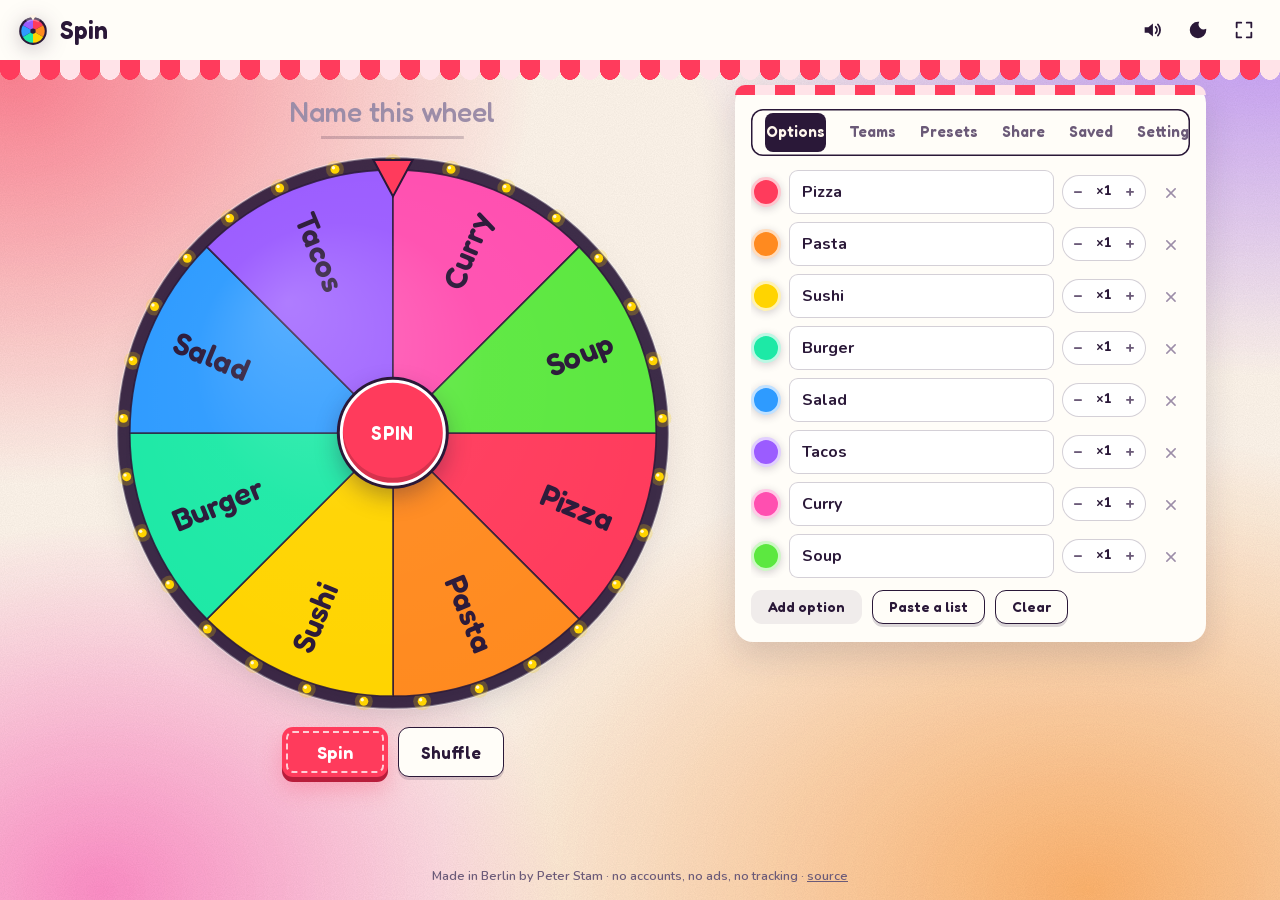
==== commit 9b248a29: "Funfair look: a striped awning under the bar, light bulbs round the wheel that chase while it spins," ====
--- a/docs/index.html
+++ b/docs/index.html
@@ -16,9 +16,10 @@
 <link rel="icon" href="icon.svg" type="image/svg+xml">
 <link rel="apple-touch-icon" href="icon-180.png">
 <link rel="manifest" href="manifest.webmanifest">
-<script>/* Springy animations is remembered; set before anything is drawn */ try { if (JSON.parse(localStorage.getItem("spin-prefs-v1") || "{}").spring) document.documentElement.setAttribute("data-spring", ""); } catch (e) {}</script>
+<script>/* Springy animations and the look are remembered; set before anything is drawn */ try { var sp = JSON.parse(localStorage.getItem("spin-prefs-v1") || "{}"), lk = sp.look || "fair", de = document.documentElement; if (sp.spring) de.setAttribute("data-spring", ""); if (lk === "fair" || lk === "fair-glass") de.setAttribute("data-style", "funfair"); if (lk === "glass" || lk === "fair-glass") de.setAttribute("data-look", "glass"); } catch (e) { document.documentElement.setAttribute("data-style", "funfair"); }</script>
 <link rel="stylesheet" href="style.css?v=b19c9314">
 <link rel="stylesheet" href="glass.css?v=baa71f01">
+<link rel="stylesheet" href="funfair.css?v=d4ffad53">
 </head>
 <body>
 <div class="mesh" aria-hidden="true"></div>
@@ -288,10 +289,12 @@
         <input type="checkbox" id="springSel">
       </label>
       <label class="setting">
-        <span>Look<small>Liquid glass is experimental</small></span>
+        <span>Look<small>Funfair is the new one; the old frosted look is still here</small></span>
         <select id="lookSel" aria-label="Look">
-          <option value="classic">Classic</option>
-          <option value="glass">Liquid glass (experimental)</option>
+          <option value="fair">Funfair</option>
+          <option value="fair-glass">Funfair glass</option>
+          <option value="classic">Old look</option>
+          <option value="glass">Old look, liquid glass</option>
         </select>
       </label>
       <label class="setting">
@@ -328,6 +331,6 @@
 <div class="toast" id="toast" role="status" aria-live="polite" hidden></div>
 
 <script src="qrcode.js?v=4c79be16"></script>
-<script src="app.js?v=8de7652e"></script>
+<script src="app.js?v=c0bfd0cb"></script>
 </body>
 </html>
--- a/docs/funfair.css
+++ b/docs/funfair.css
@@ -0,0 +1,156 @@
+/* Funfair: Spin's own look (the default since 18 Nov 2026). A striped awning hangs under the bar, light
+   bulbs run round the wheel (drawn by the wheel itself, app.js), the options and winners are little tickets,
+   and buttons are chunky with a dashed inner line, like a fairground stall.
+   Everything here is scoped to :root[data-style="funfair"]. Settings, Look, has four choices:
+     Funfair            data-style="funfair"                      (default)
+     Funfair glass      data-style="funfair" + data-look="glass"  (its own liquid glass: candy glass, glass awning)
+     Old look           neither                                   (the frosted candy look, untouched)
+     Old look, glass    data-look="glass"                         (the earlier liquid glass, untouched)
+   Shapes are shared by Funfair and Funfair glass; colours and edges are split with :not([data-look="glass"]).
+   Nothing here filters something that moves, the same rule as glass.css. */
+
+/* ---------- colours ---------- */
+:root[data-style="funfair"]{
+  --ff-a:#FF3B5C; --ff-b:#FFE3E8; --ff-bulb:#FFD400;
+  --ff-line:#2A1838; --ff-soft:rgba(42,24,56,.16); --ff-press:#B81D3B;
+  --ff-tab-on:#2A1838; --ff-tab-on-ink:#FFF6EC;
+  --radius:18px; --radius-s:10px;
+}
+:root[data-style="funfair"]:not([data-look="glass"]){
+  --ff-paper:#FFFDF8; --ff-shadow:0 14px 34px rgba(42,24,56,.15);
+  --field:#FFFFFF; --field-line:rgba(42,24,56,.2); --chip:rgba(42,24,56,.07);
+  --frost-strong:#FFFDF8; --frost-line:rgba(42,24,56,.2);
+}
+:root[data-style="funfair"][data-theme="dark"]{
+  --ff-b:#F1D3DA; --ff-line:rgba(255,244,230,.72); --ff-soft:rgba(255,255,255,.14); --ff-tab-on:#FFD400; --ff-tab-on-ink:#2A1838;
+}
+:root[data-style="funfair"][data-theme="dark"]:not([data-look="glass"]){
+  --ff-paper:#2A1838; --ff-shadow:0 16px 40px rgba(0,0,0,.45);
+  --field:rgba(255,255,255,.06); --field-line:rgba(255,255,255,.17); --chip:rgba(255,255,255,.09);
+  --frost-strong:#33204A; --frost-line:rgba(255,255,255,.2);
+}
+@media (prefers-color-scheme: dark){
+  :root[data-style="funfair"]:not([data-theme="light"]){
+    --ff-b:#F1D3DA; --ff-line:rgba(255,244,230,.72); --ff-soft:rgba(255,255,255,.14); --ff-tab-on:#FFD400; --ff-tab-on-ink:#2A1838;
+  }
+  :root[data-style="funfair"]:not([data-theme="light"]):not([data-look="glass"]){
+    --ff-paper:#2A1838; --ff-shadow:0 16px 40px rgba(0,0,0,.45);
+    --field:rgba(255,255,255,.06); --field-line:rgba(255,255,255,.17); --chip:rgba(255,255,255,.09);
+    --frost-strong:#33204A; --frost-line:rgba(255,255,255,.2);
+  }
+}
+
+/* ---------- the awning: stripes with a scalloped hem (under the bar and on top of the winner card) ---------- */
+:root[data-style="funfair"] .bar::after,
+:root[data-style="funfair"] .winner::after{
+  content:""; position:absolute; left:0; right:0; pointer-events:none;
+  background:repeating-linear-gradient(90deg,var(--ff-a) 0 20px,var(--ff-b) 20px 40px);
+  -webkit-mask:radial-gradient(10px at 50% 0,#000 97%,transparent) 0 100%/20px 10px repeat-x,linear-gradient(#000 0 0) 0 0/100% calc(100% - 10px) no-repeat;
+          mask:radial-gradient(10px at 50% 0,#000 97%,transparent) 0 100%/20px 10px repeat-x,linear-gradient(#000 0 0) 0 0/100% calc(100% - 10px) no-repeat;
+}
+:root[data-style="funfair"] .bar::after{top:100%; height:20px}
+:root[data-style="funfair"] .winner::after{top:0; height:30px; border-radius:var(--radius) var(--radius) 0 0}
+
+/* ---------- Funfair (solid) ---------- */
+:root[data-style="funfair"]:not([data-look="glass"]) .bar{background:var(--ff-paper); border-color:var(--ff-a); -webkit-backdrop-filter:none; backdrop-filter:none}
+:root[data-style="funfair"]:not([data-look="glass"]) .panel,
+:root[data-style="funfair"]:not([data-look="glass"]) .history{background:var(--ff-paper); border:0; box-shadow:var(--ff-shadow)}
+:root[data-style="funfair"]:not([data-look="glass"]) .winner{background:var(--ff-paper); border:0; box-shadow:0 24px 60px rgba(42,24,56,.35)}
+
+/* the panel: a stall board with a striped band on top */
+:root[data-style="funfair"] .panel{padding-top:20px}
+@media (max-width: 899px){:root[data-style="funfair"] .panel{position:relative}}
+:root[data-style="funfair"] .panel::before{content:"";position:absolute;left:0;right:0;top:0;height:10px;border-radius:var(--radius) var(--radius) 0 0;pointer-events:none;
+  background:repeating-linear-gradient(90deg,var(--ff-a) 0 20px,var(--ff-b) 20px 40px)}
+
+/* tabs: little boxed signs, the chosen one filled in; the glider is the filled block and slides */
+:root[data-style="funfair"]:not([data-look="glass"]) .tabs{margin:4px 0 14px; padding:4px; gap:2px; border-radius:12px; box-shadow:inset 0 0 0 1.5px var(--ff-line)}
+:root[data-style="funfair"]:not([data-look="glass"]) .tab{position:relative; z-index:1; border-bottom:0; border-radius:8px; padding:8px 11px; font-size:15px; transition:color var(--dur-2) var(--ease)}
+:root[data-style="funfair"]:not([data-look="glass"]) .tab.is-active{color:var(--ff-tab-on-ink)}
+:root[data-style="funfair"]:not([data-look="glass"]) .tabs:not(.has-glider) .tab.is-active{background:var(--ff-tab-on)}
+:root[data-style="funfair"]:not([data-look="glass"]) .tab-glider{top:4px; bottom:4px; height:auto; border-radius:8px; background:var(--ff-tab-on)}
+:root[data-style="funfair"]:not([data-look="glass"]) .tab-glider.stretch{height:auto; transform:scaleY(calc(1 - .12 * var(--moving))); transition:left 170ms var(--ease-out),width 170ms var(--ease-out),transform 170ms var(--ease-out)}
+:root[data-style="funfair"]:not([data-look="glass"]) .tab-glider.settle{height:auto; transform:none; transition:left var(--t-spring) var(--glide),width var(--t-spring) var(--glide),transform var(--t-spring) var(--spring)}
+
+/* buttons: chunky stall buttons. The main one has a dashed line inside and a hard edge you push down */
+:root[data-style="funfair"] .btn{border-radius:11px}
+:root[data-style="funfair"] .icon-btn{border-radius:10px}
+:root[data-style="funfair"]:not([data-look="glass"]) .btn-primary{
+  background:var(--ff-a); color:#fff; outline:2px dashed rgba(255,255,255,.75); outline-offset:-6px; padding:15px 34px;
+  box-shadow:0 5px 0 var(--ff-press), 0 12px 22px rgba(255,59,92,.28)}
+:root[data-style="funfair"]:not([data-look="glass"]) .btn-primary:hover{box-shadow:0 6px 0 var(--ff-press), 0 14px 26px rgba(255,59,92,.34)}
+:root[data-style="funfair"]:not([data-look="glass"]) .btn-primary:active{translate:0 3px; box-shadow:0 2px 0 var(--ff-press), 0 6px 14px rgba(255,59,92,.25)}
+:root[data-style="funfair"]:not([data-look="glass"]) .btn-ghost{background:var(--ff-paper); border:1.5px solid var(--ff-line); box-shadow:0 3px 0 var(--ff-soft)}
+:root[data-style="funfair"]:not([data-look="glass"]) .btn-ghost:active{translate:0 2px; box-shadow:none}
+:root[data-style="funfair"] .btn-primary:focus-visible{outline:3px solid var(--sky); outline-offset:2px}
+:root[data-style="funfair"] .btn-primary:disabled{translate:none}
+
+/* the hub: a big red stall button with a white ring */
+:root[data-style="funfair"]:not([data-look="glass"]) .hub{border:3px solid #fff; color:#fff;
+  box-shadow:0 0 0 3px var(--plum), 0 10px 24px rgba(42,24,56,.38), inset 0 -5px 0 rgba(0,0,0,.16)}
+:root[data-style="funfair"]:not([data-look="glass"]) .hub:not(.has-pic){background:var(--ff-a)}
+
+/* tickets: the winners strip and the presets have notched ends */
+:root[data-style="funfair"] .chip{border-radius:5px; padding:4px 15px; font-family:"Fredoka",sans-serif; font-weight:600;
+  -webkit-mask:radial-gradient(5px at 0 50%,transparent 97%,#000) 0 0/51% 100% no-repeat,radial-gradient(5px at 100% 50%,transparent 97%,#000) 100% 0/51% 100% no-repeat;
+          mask:radial-gradient(5px at 0 50%,transparent 97%,#000) 0 0/51% 100% no-repeat,radial-gradient(5px at 100% 50%,transparent 97%,#000) 100% 0/51% 100% no-repeat}
+:root[data-style="funfair"] .chip:first-child{box-shadow:none}
+:root[data-style="funfair"] .chip:first-child::before{content:"\2605"; font-size:.85em}
+:root[data-style="funfair"] .history{border-radius:12px}
+:root[data-style="funfair"] .history-label{font-family:"Fredoka",sans-serif; font-weight:600; letter-spacing:.14em}
+:root[data-style="funfair"] .preset{border-radius:6px; border-style:dashed;
+  -webkit-mask:radial-gradient(7px at 0 50%,transparent 97%,#000) 0 0/51% 100% no-repeat,radial-gradient(7px at 100% 50%,transparent 97%,#000) 100% 0/51% 100% no-repeat;
+          mask:radial-gradient(7px at 0 50%,transparent 97%,#000) 0 0/51% 100% no-repeat,radial-gradient(7px at 100% 50%,transparent 97%,#000) 100% 0/51% 100% no-repeat}
+:root[data-style="funfair"] .preset strong{font-family:"Fredoka",sans-serif; font-weight:600}
+:root[data-style="funfair"] :is(.saved li,.team){border-radius:8px}
+
+/* fields and small controls: squarer corners */
+:root[data-style="funfair"] :is(.item input[type="text"], .share-row input, .setting select, .set-text){border-radius:9px}
+:root[data-style="funfair"] :is(#teamNames, .paste textarea){border-radius:12px}
+:root[data-style="funfair"] .seg{border-radius:12px}
+:root[data-style="funfair"] .seg::before,:root[data-style="funfair"] .seg-btn{border-radius:8px}
+:root[data-style="funfair"]:not([data-look="glass"]) .seg::before{background:var(--ff-paper); border:1.5px solid var(--ff-line); box-shadow:0 3px 0 var(--ff-soft)}
+:root[data-style="funfair"]:not([data-look="glass"]) .switch input:checked{background:var(--ff-a)}
+:root[data-style="funfair"]:not([data-look="glass"]) .coltog[aria-pressed="true"]{background:var(--ff-a)}
+
+/* the settings headings: a string of light bulbs instead of a line */
+:root[data-style="funfair"] .set-head::after{height:8px; border-radius:0; opacity:1;
+  background:radial-gradient(circle,var(--ff-bulb) 2.4px,rgba(255,212,0,.28) 3.2px,transparent 4.2px) 0 50%/12px 8px repeat-x}
+
+/* the winner card: the awning on top, the name in red with a yellow print shadow */
+:root[data-style="funfair"] .winner{border-radius:var(--radius); padding-top:46px}
+:root[data-style="funfair"] .winner::before{z-index:1; top:7px; background:#fff; opacity:.9}
+:root[data-style="funfair"] .winner-kicker{font-family:"Fredoka",sans-serif; font-weight:600; letter-spacing:.18em}
+html:root[data-style="funfair"] .winner-text{color:var(--ff-a); background:none; -webkit-background-clip:border-box; background-clip:border-box;
+  text-shadow:3px 3px 0 var(--ff-bulb)}
+:root[data-style="funfair"] .toast{border-radius:11px}
+
+/* ---------- Funfair glass: its own liquid glass ----------
+   Candy glass: the panes are the clear glass of glass.css, but the awning, the stripe band and the tickets are
+   tinted glass you can see the colours through, the main button is red candy glass with its dashed line, and the
+   bulbs round the wheel become glass beads (app.js). The bar is a floating board instead of a capsule, so the
+   awning can hang under it. */
+:root[data-style="funfair"][data-look="glass"]{--ff-a:rgba(255,59,92,.62); --ff-b:rgba(255,255,255,.42); --radius:22px; --radius-s:12px}
+:root[data-style="funfair"][data-look="glass"][data-theme="dark"]{--ff-b:rgba(255,255,255,.2)}
+@media (prefers-color-scheme: dark){:root[data-style="funfair"][data-look="glass"]:not([data-theme="light"]){--ff-b:rgba(255,255,255,.2)}}
+:root[data-style="funfair"][data-look="glass"] .bar{border-radius:18px; overflow:visible}
+:root[data-style="funfair"][data-look="glass"] .bar::after{left:18px; right:18px; height:18px;
+  filter:none; box-shadow:none}
+:root[data-style="funfair"][data-look="glass"] .bar::after,
+:root[data-style="funfair"][data-look="glass"] .winner::after,
+:root[data-style="funfair"][data-look="glass"] .panel::before{
+  background:linear-gradient(180deg,rgba(255,255,255,.55),rgba(255,255,255,0) 45%),repeating-linear-gradient(90deg,var(--ff-a) 0 20px,var(--ff-b) 20px 40px)}
+:root[data-style="funfair"][data-look="glass"] .panel::before{height:12px; opacity:.9}
+:root[data-style="funfair"][data-look="glass"] .tabs::before{border-radius:14px}
+:root[data-style="funfair"][data-look="glass"] .tab{border-radius:10px}
+:root[data-style="funfair"][data-look="glass"] .tab-glider{border-radius:10px}
+:root[data-style="funfair"][data-look="glass"] .btn-primary{color:#fff; text-shadow:0 1px 2px rgba(120,0,30,.35);
+  background:linear-gradient(180deg,rgba(255,110,135,.82),rgba(255,59,92,.74) 55%,rgba(214,30,66,.8));
+  outline:2px dashed rgba(255,255,255,.7); outline-offset:-6px;
+  box-shadow:inset 0 2px 0 rgba(255,255,255,.75), inset 0 -8px 14px rgba(120,0,30,.22), inset 0 0 0 1px rgba(255,255,255,.3), 0 12px 26px rgba(255,59,92,.36)}
+:root[data-style="funfair"][data-look="glass"] .chip{color:var(--plum);
+  background:linear-gradient(180deg,rgba(255,255,255,.55),rgba(255,255,255,.1) 60%),var(--chip-color,var(--lemon))}
+:root[data-style="funfair"][data-look="glass"] .switch input:checked{background:linear-gradient(180deg,rgba(255,110,135,.9),rgba(255,59,92,.8))}
+:root[data-style="funfair"][data-look="glass"] .winner{border-radius:28px}
+:root[data-style="funfair"][data-look="glass"] .winner::after{border-radius:28px 28px 0 0}
+:root[data-style="funfair"][data-look="glass"] .winner-text{text-shadow:3px 3px 0 rgba(255,212,0,.85)}
